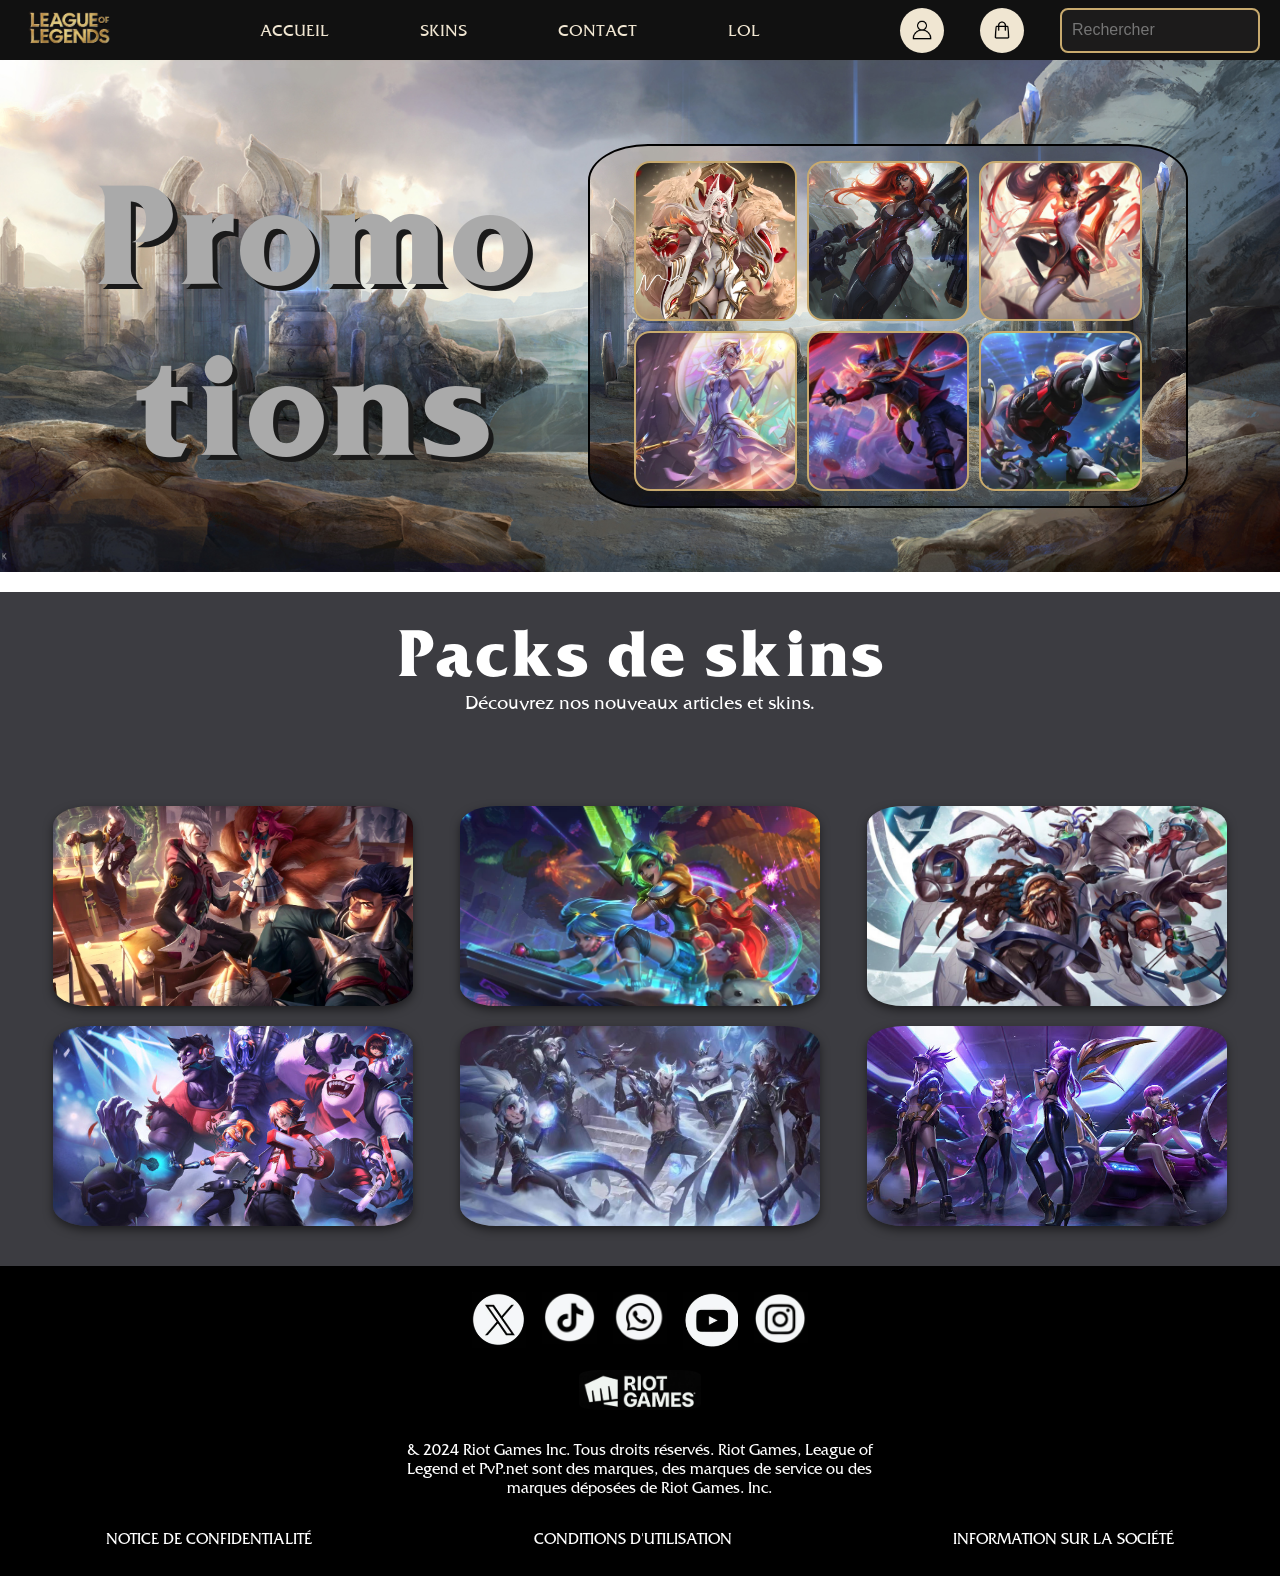
==== index.html @ 52e4b17f "favicon" ====
<!DOCTYPE html>
    <html lang="fr">
    <head>
        <meta charset="UTF-8">
        <meta name="viewport" content="width=device-width, initial-scale=1.0">
        <title>Skins LOL</title>
        <link rel="stylesheet" href="style.css">
        <link rel="icon" href="/image/favicon.png" type="image/x-icon">

    </head>

    <body class="container">
        <header>
            <a href="#"><img src="image/League-of-Legends-Logo.png" class="logo"></a>
            <div class="navbar">
                <ul>
                    <li><a href="/index.html">Accueil</a></li>
                    <li><a href="#">Skins</a>
                        <ul>
                            <a href="#"><li>Boutique</li></a>
                            <a href="#"><li>Saisons</li></a>
                            <a href="#"><li>Promotions</li></a>
                        </ul>
                    </li>
                    <li><a href="#">Contact</a>
                        <ul>
                            <a href="#"><li>Nous Contacter</li></a>
                            <a href="#"><li>Support Technique</li></a>
                            <a href="#"><li>FAQ</li></a>
                            <a href="#"><li>Partenariats</li></a>
                        </ul>
                    </li>
                    <a href="https://www.leagueoflegends.com/fr-fr/"><li>LOL</li></a>
                </ul>
                <div class="rightnav">
                        <div class="icolog"><input class="clklog" type="image" src="/image/connexion.png" alt="icone connexion" width="20px"></image>
                        <fieldset id="F2">
                            <div>
                                <label for="email">Adresse e-mail</label>
                                <input type="email" name="e_mail" id="email" placeholder="mnt.g@univ-nantes.fr" required>
                            </div>
                            <div>
                                <label for="mdp">Mot de passe</label>
                                <input type="password" name="mdp" id="mdp" placeholder="Password" required>
                            </div><br>
                            <div class="button">
                                <input id="sc" type="submit" value="Se connecter">
                                <p>ou</p>
                                <a href="/inscrpage.html"><input id="cc" type="submit" value="Créer un compte"></a>
                            </div>
                        </fieldset>
                        </div>
                        <div class="icobuy"><input class="clkbuy" type="image" src="/image/sac-de-courses.png" alt="icone panier" width="20px">
                        <div class="panier">
                            <h3>Panier</h3>
                            <ul>
                                <li> Skin Arhi</li>
                                <li>2000RP</li>
                            </ul>

                        </div>
                        </div>
                        <input type="text" class="search" placeholder="Rechercher">
                        
                    </div>
                    
                </div>
                
            </div>
        </header>


        <div class="promo">
            <h1>
                <span>Promo</span>
                <span>tions</span>
            </h1>
            <div class="grid">
                <div class="case" style="background-image: url(/image/Promo/ahri.png)">
                    <p>Ahri Faker</p>
                    <p> ̶5̶0̶0̶0̶ ̶R̶P̶</p>
                    <p>2000 RP</p>
                    <button class="buy-button">Acheter</button>
                </div>
                <div class="case" style="background-image: url(/image/Promo/mf.jpg)">
                    <p>MF Goddess</p>
                    <p> ̶2̶5̶0̶0̶ ̶R̶P̶</p>
                    <p>1500 RP</p>
                    <button class="buy-button">Acheter</button>
                </div>
                <div class="case" style="background-image: url(/image/Promo/sivir.jpg)">
                    <p>Sivir Odyssée</p>
                    <p> ̶1̶3̶5̶0̶ ̶R̶P̶</p>
                    <p>1350 RP</p>
                    <button class="buy-button">Acheter</button>
                </div>
                <div class="case" style="background-image: url(/image/Promo/Lux.webp)">
                    <p>Lux Elementalist</p>
                    <p> ̶1̶0̶0̶0̶ ̶R̶P̶</p>
                    <p>2000 RP</p>
                    <button class="buy-button">Acheter</button>
                </div>
                <div class="case" style="background-image: url(/image/Promo/Aphelios.webp)">
                    <p>Aphélios Lunaire</p>
                    <p> ̶2̶4̶0̶0̶ ̶R̶P̶</p>
                    <p>1750 RP</p>
                    <button class="buy-button">Acheter</button>
                </div>
                <div class="case" style="background-image: url(/image/Promo/Blitzcrank.webp)">
                    <p>Projet Blitzcrank</p>
                    <p> ̶1̶3̶5̶0̶ ̶R̶P̶</p>
                    <p>500 RP</p>
                    <button class="buy-button">Acheter</button>
                </div>
            </div>
        </div>
        
        
        <div class="boutique">
            <h1>Packs de skins</h2>
            <p>Découvrez nos nouveaux articles et skins.</p><br><br><br><br>
            <div class="gridboutique">
                <div class="box" style="background-image: url(/image/Packs/Academy.webp)">
                    <p>Académie</p>
                    <p> ̶1̶0̶ ̶0̶0̶0̶ ̶R̶P̶</p>
                    <p>7500 RP</p>
                    <button class="buy-button">Acheter</button>
                </div>
                <div class="box" style="background-image: url(/image/Packs/Arcade.webp)">
                    <p>Arcade</p>
                    <p>5̶7̶0̶0̶ ̶R̶P̶</p>
                    <p>3000 RP</p>
                    <button class="buy-button">Acheter</button>
                </div>
                <div class="box" style="background-image: url(/image/Packs/Samsung.jpg)">
                    <p>Samsung White</p>
                    <p> ̶4̶5̶0̶0̶ ̶R̶P̶</p>
                    <p>2000 RP</p>
                    <button class="buy-button">Acheter</button>
                </div>
                <div class="box" style="background-image: url(/image/Packs/TPA.jpg)">    
                    <p>TPA</p>
                    <p> ̶7̶0̶0̶0̶ ̶R̶P̶</p>
                    <p>4500 RP</p>
                    <button class="buy-button">Acheter</button>
                </div>
                <div class="box" style="background-image: url(/image/Packs/edg.jpg)">    
                    <p>EDG</p>
                    <p> ̶9̶0̶0̶0̶ ̶R̶P̶</p>
                    <p>5500 RP</p>
                    <button class="buy-button">Acheter</button>
                </div>
                <div class="box" style="background-image: url(/image/Packs/kda.jpg)">    
                    <p>KDA</p>
                    <p> ̶1̶1̶ ̶0̶0̶0̶ ̶R̶P̶</p>
                    <p>8500 RP</p>
                    <button class="buy-button">Acheter</button>
                </div>   
            </div>

        </div>
        
        <div class="mentions">
            <div class="reseaux">
                <img src="image/Mentions/X.png">
                <img src="image/Mentions/tiktok.png">
                <img src="image/Mentions/messenger.png">
                <img src="image/Mentions/youtube.png">
                <img src="image/Mentions/instagram.png">
            </div>
            <div class="logo">
                <img src="image/Mentions/riot.png">
            </div>
            <div class="légale">
                <p>& 2024 Riot Games Inc. Tous droits réservés. Riot Games, League of Legend et PvP.net sont des marques, des marques de service ou des marques déposées de Riot Games. Inc.</p>
            </div>
            <div class="supplémentaire">
            <a href="#"><p>NOTICE DE CONFIDENTIALITÉ</p></a>
            <a href="#"><p>CONDITIONS D'UTILISATION</p></a>
            <a href="#"><p>INFORMATION SUR LA SOCIÉTÉ</p></a>
            </div>
    </div>
        









    </body>
    </html>
---- style.css ----
@font-face {
    font-family: "QuadrataR";
    src:
      local("Quadrata"),
      url("/font/Friz\ Quadrata\ Regular.ttf") format("truetype");
      
  }
  @font-face {
    font-family: "QuadrataM";
    src:
      local("Quadrata"),
      url("/font/Friz\ Quadrata\ Std\ Medium.otf") format("opentype");
  }
  @font-face {
    font-family: "QuadrataB";
    src:
      local("Quadrata"),
      url("/font/Friz\ Quadrata\ Bold.otf") format("opentype");
      
  }
  @font-face {
    font-family: "QuadrataI";
    src:
      local("Quadrata"),
      url("/font/Friz\ Quadrata\ Italic.ttf") format("truetype");
  }

* {
    padding: 0;
    margin: 0;
    box-sizing: border-box;
    text-decoration: none;
}

body{
    background-color: white;
    font-size: 16px;
    overflow-x: hidden;
}

header {
    display: flex;
    background-color: #111;
    align-items: center;
    padding: 10px 20px;
    width: 100%;
    height: 60px;
    overflow: visible;
}

.logo {
    width: 100px;
}

.navbar {
    display: flex;
    width: 100%;
    justify-content: center;
    align-items: center;
    z-index: 5;
    /*margin-right: 12%;*/
}

.navbar ul {
    list-style-type: none;
    display: flex;
    margin: 0 10%;
    padding: 0;
    justify-content: space-around;
    gap: 40px;
    width: 50%;
}

.navbar ul li {
    position: relative;
    padding: 10px 20px;
}

.navbar ul li ul {
    position: absolute;
    display: none;
    flex-direction: column;
    width: 200px;
    top: 40px;
    background-color: #3C3C41;
    gap: 5px;
    padding: 10px;
    border-radius: 5%;
    z-index: 15;
}

.navbar ul li:hover ul {
    display: flex;
}

.navbar ul li:hover {
    background-color: #555;
    border-radius: 10%;
    color: #8f8847;
}

li {
    padding: 10px;
    font-family: "QuadrataR";
    color: #F0E6D2;
    text-transform: uppercase;
}
li a{
    text-decoration: none;
    color: #F0E6D2;
}
.promo h1 {
    display: flex;
    flex-wrap: wrap; 
    font-family: "QuadrataB";
    color: rgb(170, 170, 170);
    font-size: 130px;
    flex-direction: column;
    text-shadow: 5px 5px #1a1a1a;
}

.promo h1 span {
    display: block; 
    text-align: center;
}

.promo {
    position: relative; 
    width: 100%; 
    height: auto; 
    display: flex;
    flex-direction: row; 
    justify-content: space-around;
    align-items: center; 
    background-image: url("image/d6qxtx9-a4e6dd28-1906-4b2d-bf96-e218a1c05010.jpg");
    background-size: cover;
    background-position: center;
    flex-wrap: wrap;
    padding: 5%;
}

.grid {
    display: flex;
    flex-wrap: wrap; 
    justify-content: center; 
    width: 80%; 
    max-width: 600px; 
    height: auto; 
    background: inherit;
    border: 2px solid black;
    padding: 10px; 
    border-radius: 10%;
    box-sizing: border-box;
    margin-top: 20px; 
}


.grid .case {
    flex: 0 1 calc(30% - 10px); 
    background-size: cover;
    background-position: center;
    width: 120px;
    height: 160px; 
    margin: 5px; 
    border-radius: 10%;
    border: 2px solid #c8aa6e;
    display: flex;
    flex-direction: column;
    justify-content: start;
    align-items: center;
    color: black;
    padding: 5px; 
    transition: transform 0.3s ease;
    position: relative;
    font-size: 14px; 
    font-family: "QuadrataB";
    text-align: center;
}

.grid .case p {
    z-index: 1;
    margin: 0; 
    font-size: 16px;
    display: none; 
    opacity: 1; 
    transition: opacity 0.3s ease;
}

@media screen and (max-width: 768px) {
    .grid .case p {
        font-size: 12px;
    }
}


.grid .case:hover p {
    display: block; 
    opacity: 1; 
}

.grid .case:hover {
    transform: scale(1.05); 
}



.boutique {
    background-color: #3C3C41; 
    color: white; 
    padding: 20px;
    text-align: center;
    width: 100%; 
    margin-top: 20px; 
    height: auto;
}
.boutique h1 {
    font-family: "QuadrataB";
    font-size: 60px;
}
.boutique p {
    font-family: "QuadrataR"; 
    font-size: 18px; 
}
.gridboutique {
    display: flex;
    flex-wrap: wrap;
    justify-content: space-around;
    gap: 20px; 
    padding: 20px; 
}
.gridboutique .box {
    background-size: cover;
    background-position: center;
    width: 30%; 
    height: 200px; 
    border-radius: 10%; 
    display: flex;
    align-items: center;
    justify-content: start;
    position: relative; 
    overflow: hidden; 
    transition: transform 0.3s ease; 
    box-shadow: 0 4px 10px rgba(0, 0, 0, 0.5); 
    flex-direction: column;
}
.gridboutique .box:hover {
    transform: scale(1.05); 
}
.gridboutique .box::before {
    content: ""; 
    position: absolute;
    top: 0;
    left: 0;
    width: 100%;
    height: 100%;
    background: inherit; 
    filter: blur(4px); 
    z-index: 1; 
    opacity: 0; 
    transition: opacity 0.3s ease; 
}
.gridboutique .box:hover::before {
    opacity: 1; 
}
.gridboutique .box p {
    position: relative; 
    z-index: 2; 
    margin: 0;
    color: white; 
    font-family: "QuadrataR"; 
    font-size: 18px; 
    text-align: center; 
    display: none;
    font-size: 25px;
}
.grid .case::before {
    content: ""; 
    position: absolute;
    top: 0;
    left: 0;
    width: 100%;
    height: 100%;
    background: inherit; 
    filter: blur(4px); 
    z-index: 1; 
    opacity: 0; 
    transition: opacity 0.3s ease; 
}
.grid .case:hover::before {
    opacity: 1;
}
.buy-button {
    font-family: 'Marcellus SC', serif;
    font-size: 15px;
    font-weight: bold;
    letter-spacing: 1px;
    padding: 5px 15px; 
    background: #1e2328;
    color: #cdbe91;
    box-shadow: inset 0 0 2px #000000;
    border-image: linear-gradient(to bottom, #c8aa6d, #7a5c29);
    border-image-slice: 1;
    border-width: 2px;
    border-style: solid;
    border-radius: 5px;
    margin-top: 10px;
    cursor: pointer;
    transition: 0.1s;
    opacity: 0; 
    visibility: hidden; 
    position: absolute; 
    bottom: 10px; 
    left: 50%;
    transform: translateX(-50%); 
    z-index: 2; 
}

.grid .case:hover .buy-button {
    opacity: 1; 
    visibility: visible; 
}

.gridboutique .box:hover .buy-button {
    opacity: 1; 
    visibility: visible; 
}

.gridboutique .box:hover p {
    opacity: 1; 
    display: block; 
}


@media screen and (max-width: 768px) {
    .gridboutique .box {
        width: 45%; 
    }
}

@media screen and (max-width: 1024px) {
    .promo h1 {
        font-size: 100px; 
    }
    .grid {
        width: 60%; 
    }
    .grid .case {
        width: 120px;
        height: 160px;
    }
}

@media screen and (max-width: 768px) {
    .promo h1 {
        font-size: 80px; 
    }
    .grid {
        width: 80%; 
    }
    .grid .case {
        width: 150px;
        height: 150px;
    }
}

@media screen and (max-width: 480px) {
    header {
        flex-direction: column; 
        height: auto;
    }
    .navbar ul {
        flex-direction: column; 
    }
    .promo h1 {
        font-size: 60px; 
    }
    .grid {
        width: 100%; 
    }
    .grid .case {
        width: 100px;
        height: 100px; 
    }
    .gridboutique .box {
        width: 80%;
        height: 150px;
    }
}

@media screen and (max-width: 1000px) {
    .navbar ul {    
        display: none; 

    }
    /*.navbar ico{
        display block-size: ;
    }*/
}

.mentions {
    background-color: black;
    width: 100%;
    height: 100%;
    display: flex;
    flex-direction: column;
    align-items: center;
    gap: 20px;
    padding: 2%;
    font-family: "QuadrataM";
}

.mentions .reseaux {
    display: flex;
    gap: 3%;
    justify-content: center;
    
}

.mentions .reseaux img {
    width: 10%;
    height: 2%;
}

.mentions  img {
    width: 10%;
    height: 2%;
    cursor: pointer;
}


.mentions .logo img {
    width: 10%;    
    height: 100%;
    border-radius: 15%;
}

.mentions .logo {
    display: flex;
    justify-content: center;
    width: 100%;
    height: 100%;
}

.mentions .légale {
   color: white;
   display: flex;
   justify-content: center;
   flex-wrap: wrap;
   padding: 1%;
   width: 40%;
   text-align: center;
   
}

.mentions .supplémentaire {
    display: flex;
    flex-direction: row;
    justify-content: space-around;
    gap: 5%;
    width: 100%;
}

.mentions .supplémentaire p {
    color: white;
}


/*
--------------------------------------------------
-----------------RIGHT NAVBAR---------------------
--------------------------------------------------
*/
div.rightnav{
    display: flex;
    min-width: 360px;
    gap: 10%;
    justify-content:space-between;
    margin: 0 auto;
    position: relative;
}
.icolog{
    width: 45px;
    height: 45px;
    border: 0;
    padding: 12px; 
    background-color: #F0E6D2;
    border-radius: 100% ;
    
}
.icolog:hover{
    background-color: #0397AB;
}
.clklog:focus ~ fieldset#F2{
    display: block;
}
.icobuy{
    width: 45px;
    height: 45px;
    border:0;
    padding: 12px; 
    background-color: #F0E6D2;
    border-radius: 100% ;
    position: relative;
}
.icobuy:hover{
    background-color: #0397AB;
  }
.icobuy:hover, .clkbuy:focus ~ .panier{
    display: block;
}
.search {
    width: 200px;
    padding: 10px;
    font-size: 16px;
    border: 2px solid #c8aa6e;
    border-radius: 8px;
    background-color: #1c1b1b;
    color: #fff;
    outline: none;
    transition: all 0.3s ease;
    /*margin-left: 10px;
    position: absolute;
    right: 20px;*/
}

.search:focus {
    border-color: #383838;
    box-shadow: 0 0 10px #ffc21b;
}

/*-----------------LOGIN--------------------*/
fieldset#F2{
    display: none;
    position: absolute;
    width: 400px;
    padding: 15px;
    font-family: "QuadrataM";
    background-color: white;
    border: 0;
    /*border-top:15px solid #0397AB;*/
    border-radius: 20px;
    box-shadow: 5px 5px 5px #091428;
    font-size: 20px;
    text-align: center;
    color: #091428;
    top: 52.5px;
    right: 1%;
}
#sc{
    background-color:#005A82 ;
    border: 0;
    border-radius: 10px;
    font-size: 17px;
    padding: 5px 30px;
    color: white;
    font-family: "QuadrataM";
    /*box-shadow: 4px 4px 7px black;*/
    box-shadow: 0px 0px 2px #005A82;
}
#cc{
    background-color:#785A28;
    border: 0;
    border-radius: 10px;
    font-size: 17px;
    padding: 5px 30px;
    color: white;
    font-family: "QuadrataM";
    /*box-shadow: 4px 4px 7px black;*/
    box-shadow: 0px 0px 2px #785A28;
}
#sc:hover{
    background-color: #0397AB;
}
#cc:hover{
    background-color: #C89B3C;
}
/*-----------------PANIER--------------------*/
.panier{
    display: none;
    position: absolute;
    min-width: 300px;
    max-width: 365px;
    height: 90%;
    font-family: "QuadrataM";
    background-color: white;
    border: 15px white solid;
    border-radius: 20px;
    box-shadow: 5px 5px 5px #091428;
    font-size: 20px;
    text-align: center;
    color: #091428;
    /*right: 0%;*/
    top : 45px;
}
h3{
    text-align: center;
    text-transform: uppercase;
    font-family: "QuadrataM";
    font-weight: bold;
    font-size: 40px;
    color: #091428;
    border-bottom: 2px solid #0397AB;
}
/*
--------------------------------------------------
-----------------INSCR PAGE---------------------
--------------------------------------------------
*/
body.inscrpage{
    background-image: url(/image/lol_desktop_background_2x.jpg);
    background-size: cover;
}

h2{
    margin: 20px 0;
    text-align: center;
    text-shadow: 5px 5px 5px black;
    text-transform: uppercase;
    font-family: "QuadrataM";
    font-weight: bold;
    font-size: 40px;
    color: white;
}
fieldset#F1{
    width: 20%;
    margin: 0 auto;
    padding: 0 60px;
    background-color: white;
    border: 30px white solid;
    border-radius: 30px;
    box-shadow: 5px 5px 10px black;
    /*text-align: left;*/
    text-align: center;
    font-family: "QuadrataM";
    font-size: 20px;
    color: #091428;
}
.submit{
    background-color:#005A82 ;
    border-radius: 10px;
    font-size: 20px;
    padding: 5px 30px;
    color: white;
    font-family: "QuadrataM";
    border: 0;
    /*box-shadow: 4px 4px 7px black;*/
    box-shadow: 0px 0px 2px #005A82;
}
.submit:hover{
    background-color:#0397AB ;
}
fieldset#F1 input:not(.submit){
    border: none;
    border-bottom: #785A28 solid 1px;
    width: 170px;
    margin-bottom: 15px;
    /*text-align: center;*/
    text-align: left;
   
}
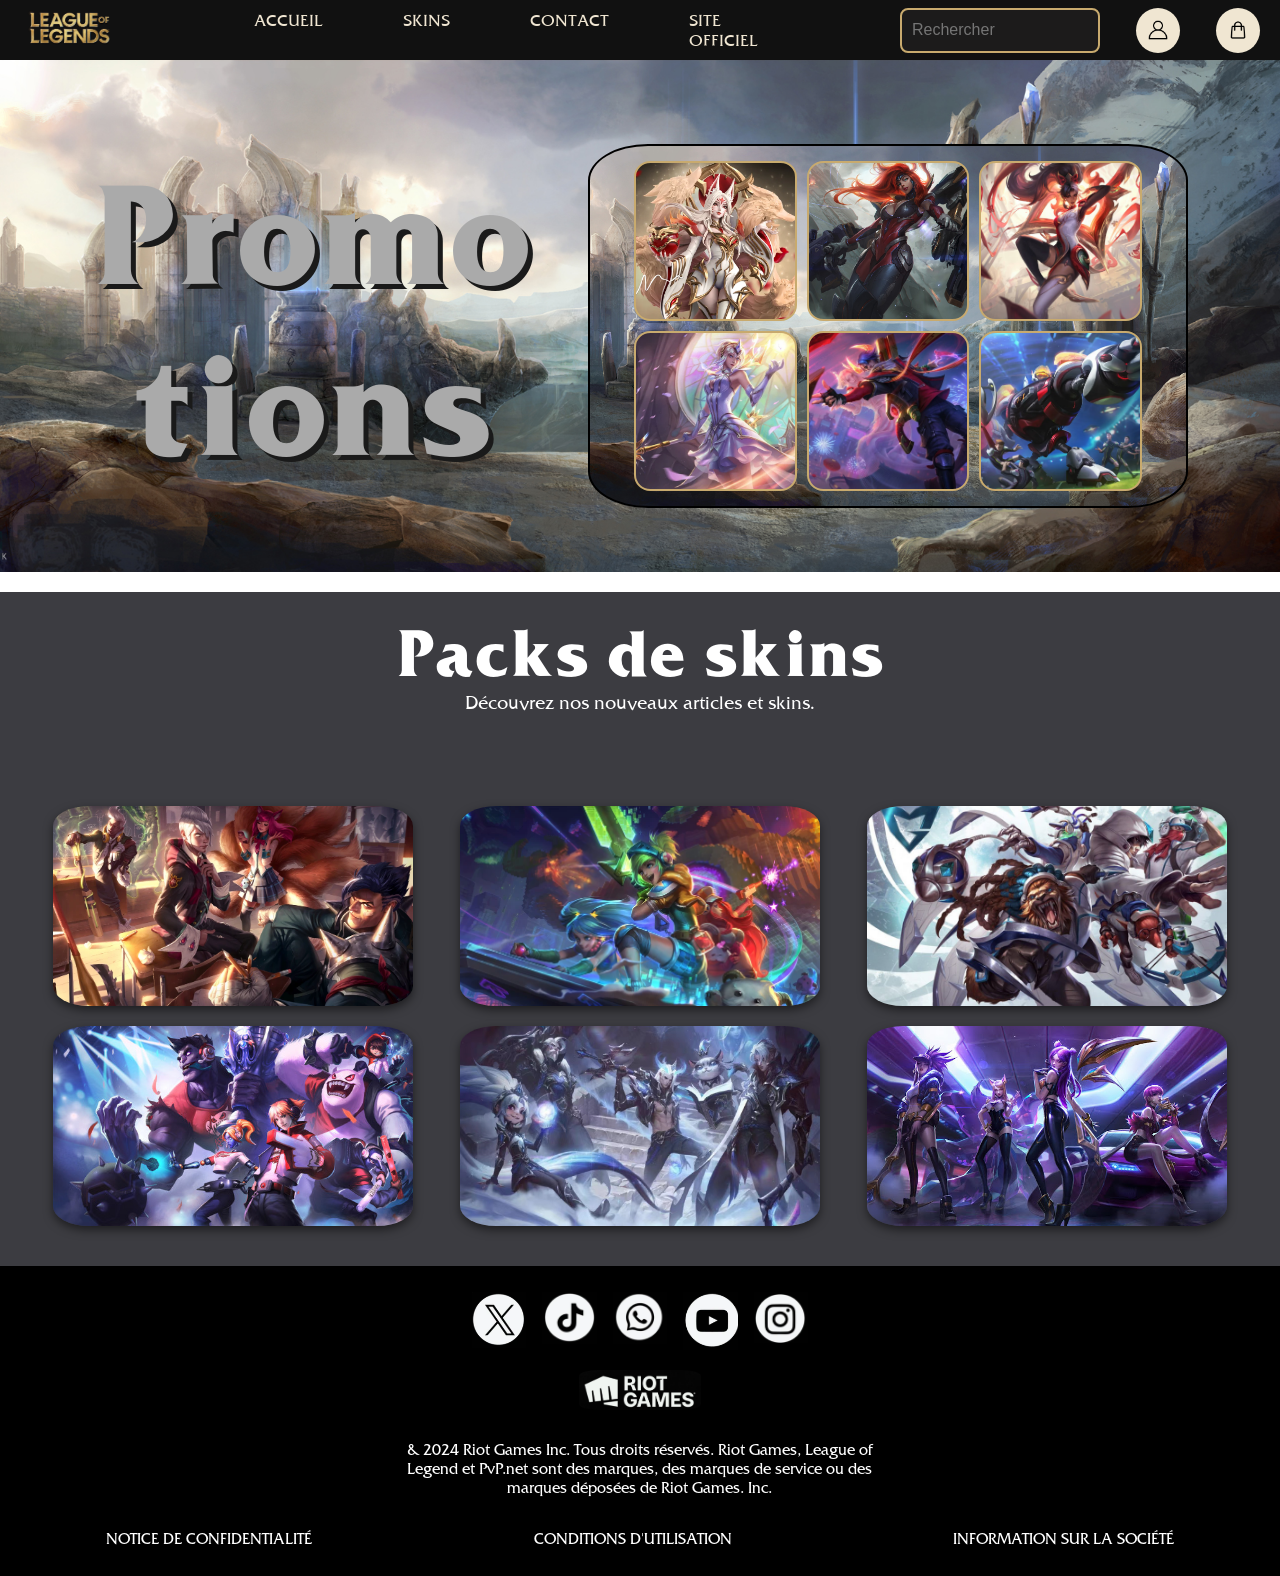
==== commit fd6c5ff0: "123" ====
--- a/index.html
+++ b/index.html
@@ -11,8 +11,33 @@
 
     <body class="container">
         <header>
-            <a href="#"><img src="image/League-of-Legends-Logo.png" class="logo"></a>
+            <a href="/index.html"><img src="image/League-of-Legends-Logo.png" class="logo"></a>
             <div class="navbar">
+                <div class="icomenu"><input type="image" src="/image/menu.png" alt="menu" width="18px"></image>
+                <div class="menu">
+                    <ul>
+                        <li><a href="/index.html">Accueil</a></li>
+                        <li><a href="#">Skins</a>
+                            <ul>
+                                <li>Boutique</li>
+                                <li>Saisons</li>
+                                <li>Promotions</li>
+                            </ul>
+                        </li>
+                        <li><a href="#">Contact</a>
+                            <ul>
+                                <li>Nous Contacter</li>
+                                <li>Support Technique</li>
+                                <li>FAQ</li>
+                                <li>Partenariats</li>
+                            </ul>
+                        </li>
+                        <a href="https://www.leagueoflegends.com/fr-fr/"><li>Site Officiel</li></a>
+                    </ul>
+
+                </div>
+
+            </div>
                 <ul>
                     <li><a href="/index.html">Accueil</a></li>
                     <li><a href="#">Skins</a>
@@ -30,9 +55,11 @@
                             <a href="#"><li>Partenariats</li></a>
                         </ul>
                     </li>
-                    <a href="https://www.leagueoflegends.com/fr-fr/"><li>LOL</li></a>
+                    <a href="https://www.leagueoflegends.com/fr-fr/"><li>Site Officiel</li></a>
                 </ul>
+                
                 <div class="rightnav">
+                    <input type="text" class="search" placeholder="Rechercher">
                         <div class="icolog"><input class="clklog" type="image" src="/image/connexion.png" alt="icone connexion" width="20px"></image>
                         <fieldset id="F2">
                             <div>
@@ -53,14 +80,28 @@
                         <div class="icobuy"><input class="clkbuy" type="image" src="/image/sac-de-courses.png" alt="icone panier" width="20px">
                         <div class="panier">
                             <h3>Panier</h3>
-                            <ul>
-                                <li> Skin Arhi</li>
+                            <ol>
+                                <li>Pack Arcade</li>
+                                <li>3000RP</li>
+                                <span><img class="del" src="/image/delete.png" alt="delete"></span>
+                            </ol>
+                            <ol>
+                                <li>Arhi Faker</li>
                                 <li>2000RP</li>
-                            </ul>
+                                <span><img class="del" src="/image/delete.png" alt="delete"></span>
+                            </ol>
+                            <ol>
+                                <li>Projet Blitzcrank</li>
+                                <li>500RP</li>
+                                <span><img class="del" src="/image/delete.png" alt="delete"></span>
+                            </ol>
+                            
+                            <br><br><br><br><br><br><br><br><br>
+                            <a href=""><input id="buy" type="submit" value="Proceder au paiement"></a>
 
                         </div>
                         </div>
-                        <input type="text" class="search" placeholder="Rechercher">
+                        
                         
                     </div>
                     
--- a/style.css
+++ b/style.css
@@ -61,7 +61,7 @@
     /*margin-right: 12%;*/
 }
 
-.navbar ul {
+.navbar ul{
     list-style-type: none;
     display: flex;
     margin: 0 10%;
@@ -71,12 +71,12 @@
     width: 50%;
 }
 
-.navbar ul li {
+.navbar ul li{
     position: relative;
     padding: 10px 20px;
 }
 
-.navbar ul li ul {
+.navbar ul li ul{
     position: absolute;
     display: none;
     flex-direction: column;
@@ -85,21 +85,20 @@
     background-color: #3C3C41;
     gap: 5px;
     padding: 10px;
-    border-radius: 5%;
+    border-radius: 10px;
     z-index: 15;
 }
 
-.navbar ul li:hover ul {
-    display: flex;
-}
-
-.navbar ul li:hover {
+.navbar ul li:hover ul{
+    display: flex;
+}
+
+.navbar ul li:hover{
     background-color: #555;
-    border-radius: 10%;
-    color: #8f8847;
-}
-
-li {
+    border-radius: 10px;
+}
+
+li{
     padding: 10px;
     font-family: "QuadrataR";
     color: #F0E6D2;
@@ -392,9 +391,12 @@
         display: none; 
 
     }
-    /*.navbar ico{
-        display block-size: ;
-    }*/
+    .icomenu{
+        display: block;
+    }
+    .navbar ico{
+        display: block;
+    }
 }
 
 .mentions {
@@ -463,8 +465,77 @@
 .mentions .supplémentaire p {
     color: white;
 }
-
-
+/*
+--------------------------------------------------
+-----------------MENU-----------------------------
+--------------------------------------------------
+*/
+.icomenu{
+    display: none;
+    width: 45px;
+    height: 45px;
+    border: 0;
+    padding: 14px; 
+    background-color: #F0E6D2;
+    border-radius: 100% ;
+}
+
+.icomenu:hover .menu{
+    display: block;
+}
+.menu{
+        display: none;
+        position: absolute;
+        width: 250px;
+        left: 0px;
+        font-family: "QuadrataM";
+        background-color: white;
+        border: 0px white solid;
+        border-radius: 20px;
+        box-shadow: 5px 5px 5px #091428;
+        font-size: 20px;
+        text-align: center;
+        color: #091428;
+        /*right: 0%;*/
+        top : 52px;
+        padding: 0;
+}
+.menu ul {
+    display: flex;
+    width: 100%;
+    /*z-index: 5;*/
+    flex-direction: column;
+    /*margin-right: 12%;*/
+    padding: 20px 0;
+    margin: 0;
+}
+.menu ul li{
+    padding: 10px 0px;
+    color: #555;
+}
+.menu ul li a{
+    padding: 10px 0px;
+    color: #555;
+}
+.menu ul li:hover, .menu ul li:hover a{
+    background-color: #555;
+    border-radius: 0px;
+    color: #F0E6D2;
+}
+
+.menu ul li ul{
+    position: absolute;
+    display: none;
+    flex-direction: column;
+    width: 200px;
+    top: 43px;
+    background-color: white;
+    margin: 0 25px;
+    z-index: 15;
+    color: #F0E6D2;
+    border: 2px solid #555;
+    border-radius: 10px;
+}
 /*
 --------------------------------------------------
 -----------------RIGHT NAVBAR---------------------
@@ -475,8 +546,9 @@
     min-width: 360px;
     gap: 10%;
     justify-content:space-between;
-    margin: 0 auto;
-    position: relative;
+    right: 50px;
+    
+    
 }
 .icolog{
     width: 45px;
@@ -485,12 +557,14 @@
     padding: 12px; 
     background-color: #F0E6D2;
     border-radius: 100% ;
+
     
 }
 .icolog:hover{
     background-color: #0397AB;
 }
-.clklog:focus ~ fieldset#F2{
+.icolog:hover fieldset#F2{
+
     display: block;
 }
 .icobuy{
@@ -500,12 +574,12 @@
     padding: 12px; 
     background-color: #F0E6D2;
     border-radius: 100% ;
-    position: relative;
+    
 }
 .icobuy:hover{
     background-color: #0397AB;
   }
-.icobuy:hover, .clkbuy:focus ~ .panier{
+.icobuy:hover .panier{
     display: block;
 }
 .search {
@@ -543,8 +617,8 @@
     font-size: 20px;
     text-align: center;
     color: #091428;
-    top: 52.5px;
-    right: 1%;
+    top: 52zpx;
+    right: 0px;
 }
 #sc{
     background-color:#005A82 ;
@@ -576,11 +650,11 @@
 }
 /*-----------------PANIER--------------------*/
 .panier{
-    display: none;
+    /**/display: none;
     position: absolute;
-    min-width: 300px;
-    max-width: 365px;
-    height: 90%;
+    width: 300px;
+    right: 0px;
+    height: 600px;
     font-family: "QuadrataM";
     background-color: white;
     border: 15px white solid;
@@ -590,7 +664,8 @@
     text-align: center;
     color: #091428;
     /*right: 0%;*/
-    top : 45px;
+    top : 52px;
+
 }
 h3{
     text-align: center;
@@ -600,6 +675,38 @@
     font-size: 40px;
     color: #091428;
     border-bottom: 2px solid #0397AB;
+}
+.panier input{
+    background-color:#005A82 ;
+    border-radius: 10px;
+    font-size: 20px;
+    padding: 5px 30px;
+    color: white;
+    font-family: "QuadrataM";
+    border: 0;
+    box-shadow: 0px 0px 2px #005A82;
+}
+.panier input:hover{
+    background-color:#0397AB ;
+}
+.panier ol{
+    display: flex;
+    width: 100%;
+    
+}
+.panier ol li{
+    color: #091428;
+    list-style: none;
+    font-size: 15px;
+    
+}
+.del{
+    width: 15px;
+    height: 15px;
+}
+.del:hover{
+    background-color: red;
+    border-radius: 100%;
 }
 /*
 --------------------------------------------------
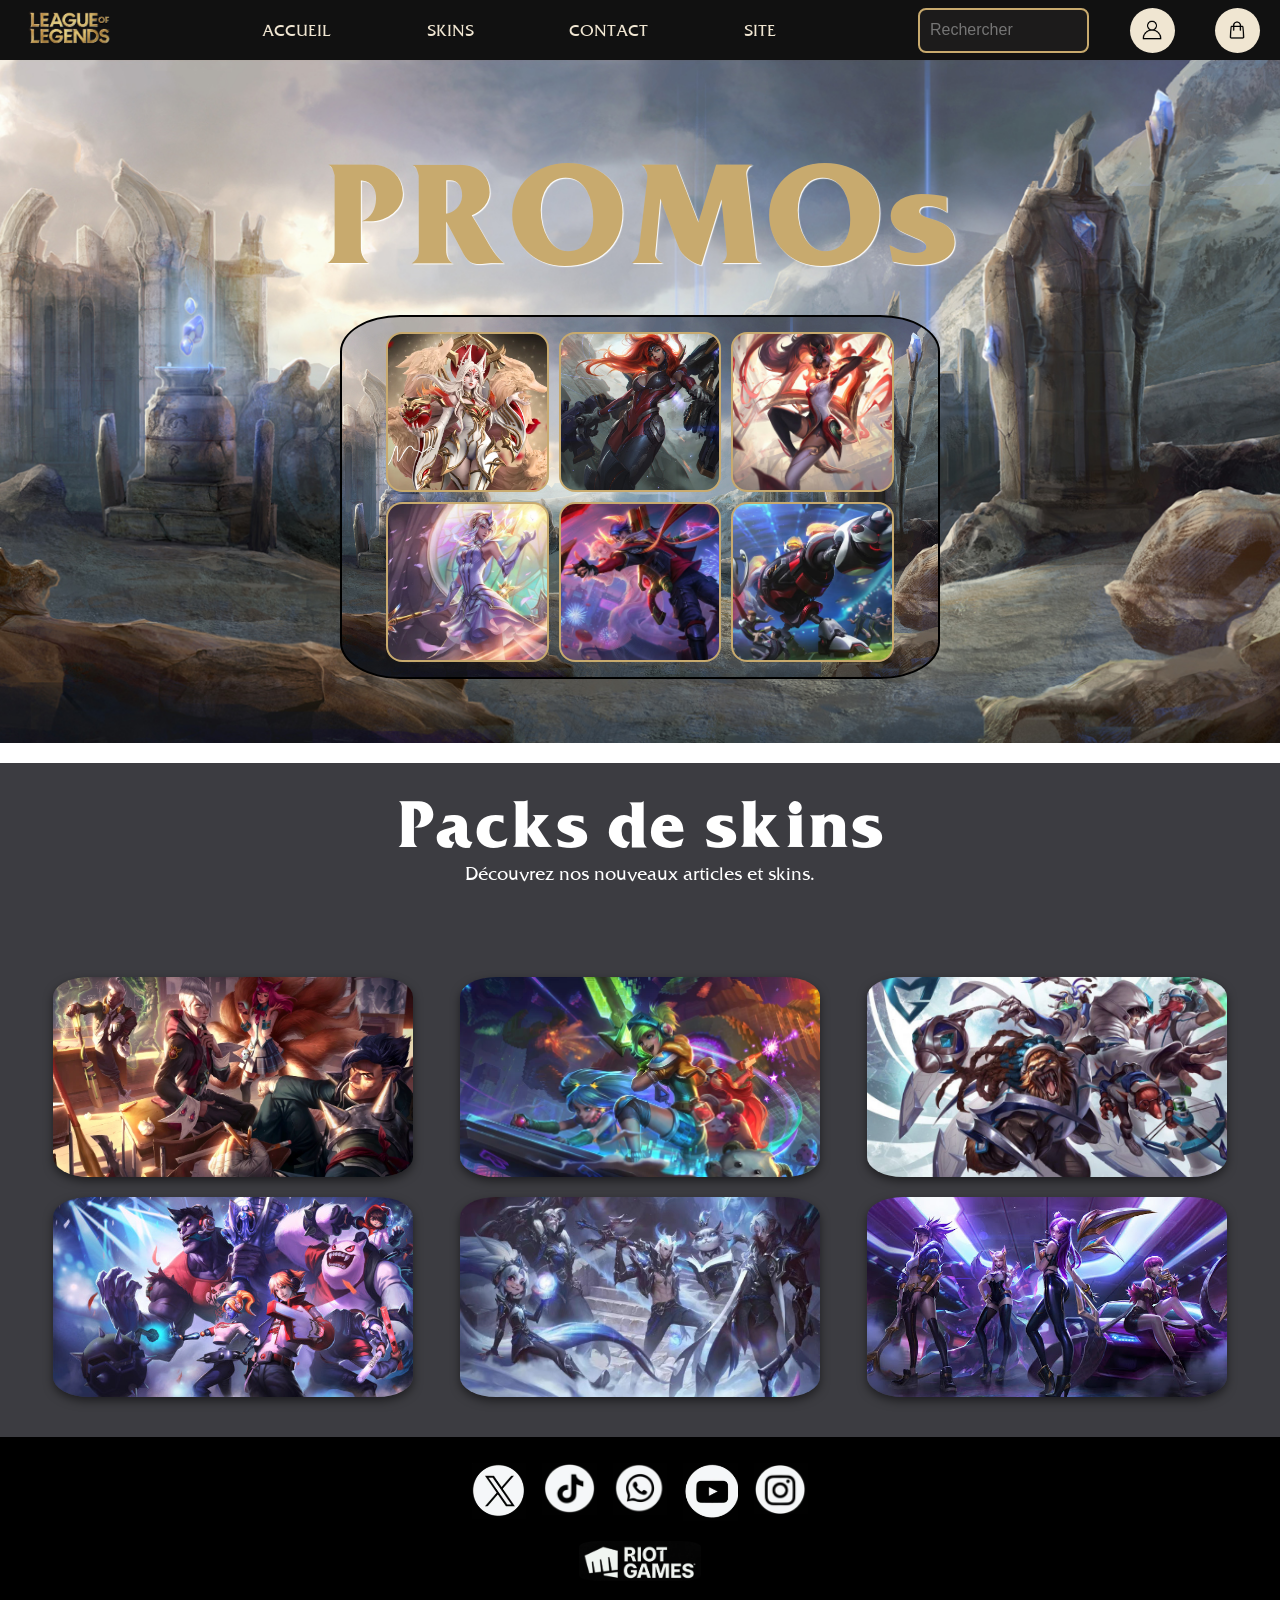
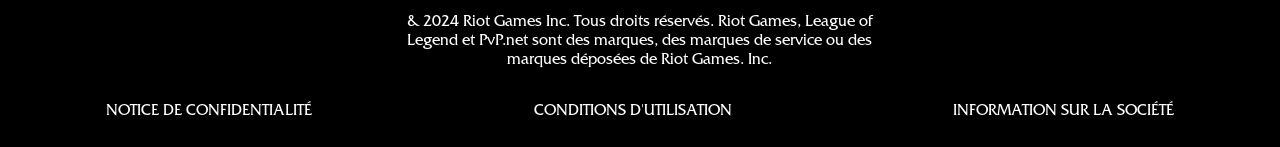
==== commit d2650c1d: "zert" ====
--- a/index.html
+++ b/index.html
@@ -32,7 +32,7 @@
                                 <li>Partenariats</li>
                             </ul>
                         </li>
-                        <a href="https://www.leagueoflegends.com/fr-fr/"><li>Site Officiel</li></a>
+                        <a href="https://www.leagueoflegends.com/fr-fr/"><li>Site</li></a>
                     </ul>
 
                 </div>
@@ -55,7 +55,7 @@
                             <a href="#"><li>Partenariats</li></a>
                         </ul>
                     </li>
-                    <a href="https://www.leagueoflegends.com/fr-fr/"><li>Site Officiel</li></a>
+                    <a href="https://www.leagueoflegends.com/fr-fr/"><li>Site</li></a>
                 </ul>
                 
                 <div class="rightnav">
@@ -113,8 +113,8 @@
 
         <div class="promo">
             <h1>
-                <span>Promo</span>
-                <span>tions</span>
+                <span>PROMOs</span>
+                <!--<span>tions</span>-->
             </h1>
             <div class="grid">
                 <div class="case" style="background-image: url(/image/Promo/ahri.png)">
--- a/style.css
+++ b/style.css
@@ -28,15 +28,23 @@
 * {
     padding: 0;
     margin: 0;
-    box-sizing: border-box;
+    box-sizing: border-box; /*permet d'empecher le débordement des div du au padding*/
     text-decoration: none;
 }
 
 body{
     background-color: white;
-    font-size: 16px;
-    overflow-x: hidden;
-}
+}
+
+
+
+
+
+
+
+
+
+/* Navbar */
 
 header {
     display: flex;
@@ -45,7 +53,6 @@
     padding: 10px 20px;
     width: 100%;
     height: 60px;
-    overflow: visible;
 }
 
 .logo {
@@ -55,9 +62,8 @@
 .navbar {
     display: flex;
     width: 100%;
-    justify-content: center;
     align-items: center;
-    z-index: 5;
+    z-index: 2;
     /*margin-right: 12%;*/
 }
 
@@ -68,7 +74,7 @@
     padding: 0;
     justify-content: space-around;
     gap: 40px;
-    width: 50%;
+    width: 60%;
 }
 
 .navbar ul li{
@@ -86,11 +92,10 @@
     gap: 5px;
     padding: 10px;
     border-radius: 10px;
-    z-index: 15;
 }
 
 .navbar ul li:hover ul{
-    display: flex;
+    display: block;
 }
 
 .navbar ul li:hover{
@@ -104,27 +109,32 @@
     color: #F0E6D2;
     text-transform: uppercase;
 }
-li a{
+
+li a {
     text-decoration: none;
     color: #F0E6D2;
 }
-.promo h1 {
-    display: flex;
-    flex-wrap: wrap; 
+
+
+
+
+
+
+
+
+
+/* Promotions */
+
+
+.promo h1 { 
     font-family: "QuadrataB";
-    color: rgb(170, 170, 170);
+    color:#c8aa6e;
     font-size: 130px;
-    flex-direction: column;
-    text-shadow: 5px 5px #1a1a1a;
-}
-
-.promo h1 span {
-    display: block; 
-    text-align: center;
+    /*text-shadow: 5px 5px #1a1a1a;*/
+    text-shadow: 1px 1px 1px white;
 }
 
 .promo {
-    position: relative; 
     width: 100%; 
     height: auto; 
     display: flex;
@@ -132,7 +142,7 @@
     justify-content: space-around;
     align-items: center; 
     background-image: url("image/d6qxtx9-a4e6dd28-1906-4b2d-bf96-e218a1c05010.jpg");
-    background-size: cover;
+    background-size: cover; /*ajuste la taille de l'image d'arrière-plan tout en maintenant ses proportions d'origine.*/
     background-position: center;
     flex-wrap: wrap;
     padding: 5%;
@@ -142,23 +152,20 @@
     display: flex;
     flex-wrap: wrap; 
     justify-content: center; 
-    width: 80%; 
-    max-width: 600px; 
-    height: auto; 
+    width: 600px;
     background: inherit;
     border: 2px solid black;
     padding: 10px; 
     border-radius: 10%;
-    box-sizing: border-box;
-    margin-top: 20px; 
+    margin-top: 20px
 }
 
 
 .grid .case {
-    flex: 0 1 calc(30% - 10px); 
+    flex: 0 1 calc(30% - 10px); /* la flex ne peux pas grandir, s'adapte à la place disponible. La taille de l'élément est 30% de la largeur de promo moins 10 px */
     background-size: cover;
     background-position: center;
-    width: 120px;
+    
     height: 160px; 
     margin: 5px; 
     border-radius: 10%;
@@ -169,9 +176,8 @@
     align-items: center;
     color: black;
     padding: 5px; 
-    transition: transform 0.3s ease;
-    position: relative;
-    font-size: 14px; 
+    transition: transform 0.3s ease; /* signifie que la transition va commencer lentement, s'accélérer au milieu, puis ralentir vers la fin. */
+    position: relative; /* permet de positionner les cases dans grid*/
     font-family: "QuadrataB";
     text-align: center;
 }
@@ -179,10 +185,34 @@
 .grid .case p {
     z-index: 1;
     margin: 0; 
-    font-size: 16px;
+    font-size: 20px;
     display: none; 
-    opacity: 1; 
     transition: opacity 0.3s ease;
+}
+
+.grid .case::before {
+    content: ""; 
+    position: absolute;
+    top: 0;
+    left: 0; /* centre le filtre */
+    width: 100%;
+    height: 100%;
+    background: inherit; 
+    filter: blur(4px); 
+    z-index: 1; 
+    opacity: 0; 
+    transition: opacity 0.3s ease; 
+}
+.grid .case:hover::before {
+    opacity: 1;
+}
+
+.grid .case:hover p {
+    display: block;
+}
+
+.grid .case:hover {
+    transform: scale(1.05); 
 }
 
 @media screen and (max-width: 768px) {
@@ -192,16 +222,11 @@
 }
 
 
-.grid .case:hover p {
-    display: block; 
-    opacity: 1; 
-}
-
-.grid .case:hover {
-    transform: scale(1.05); 
-}
-
-
+
+
+
+
+/* Packs */
 
 .boutique {
     background-color: #3C3C41; 
@@ -272,22 +297,7 @@
     display: none;
     font-size: 25px;
 }
-.grid .case::before {
-    content: ""; 
-    position: absolute;
-    top: 0;
-    left: 0;
-    width: 100%;
-    height: 100%;
-    background: inherit; 
-    filter: blur(4px); 
-    z-index: 1; 
-    opacity: 0; 
-    transition: opacity 0.3s ease; 
-}
-.grid .case:hover::before {
-    opacity: 1;
-}
+
 .buy-button {
     font-family: 'Marcellus SC', serif;
     font-size: 15px;
@@ -384,17 +394,20 @@
         width: 80%;
         height: 150px;
     }
+    .menu, .panier, fieldset#F2{
+        margin : 63px 0;
+    }
+    .menu ul{
+        width: 100px;
+    }
 }
 
 @media screen and (max-width: 1000px) {
-    .navbar ul {    
+    .navbar ul{    
         display: none; 
 
     }
-    .icomenu{
-        display: block;
-    }
-    .navbar ico{
+    .navbar .icomenu{
         display: block;
     }
 }
@@ -476,6 +489,7 @@
     height: 45px;
     border: 0;
     padding: 14px; 
+    margin: 0 auto 0 0;
     background-color: #F0E6D2;
     border-radius: 100% ;
 }
@@ -528,9 +542,9 @@
     display: none;
     flex-direction: column;
     width: 200px;
-    top: 43px;
+    top: -10px;
     background-color: white;
-    margin: 0 25px;
+    margin: 0 250px;
     z-index: 15;
     color: #F0E6D2;
     border: 2px solid #555;
@@ -543,12 +557,10 @@
 */
 div.rightnav{
     display: flex;
-    min-width: 360px;
+    min-width: 30%;
     gap: 10%;
     justify-content:space-between;
-    right: 50px;
-    
-    
+    right: 50px; 
 }
 .icolog{
     width: 45px;
@@ -583,7 +595,7 @@
     display: block;
 }
 .search {
-    width: 200px;
+    width: 50%;
     padding: 10px;
     font-size: 16px;
     border: 2px solid #c8aa6e;
@@ -617,7 +629,7 @@
     font-size: 20px;
     text-align: center;
     color: #091428;
-    top: 52zpx;
+    top: 52px;
     right: 0px;
 }
 #sc{
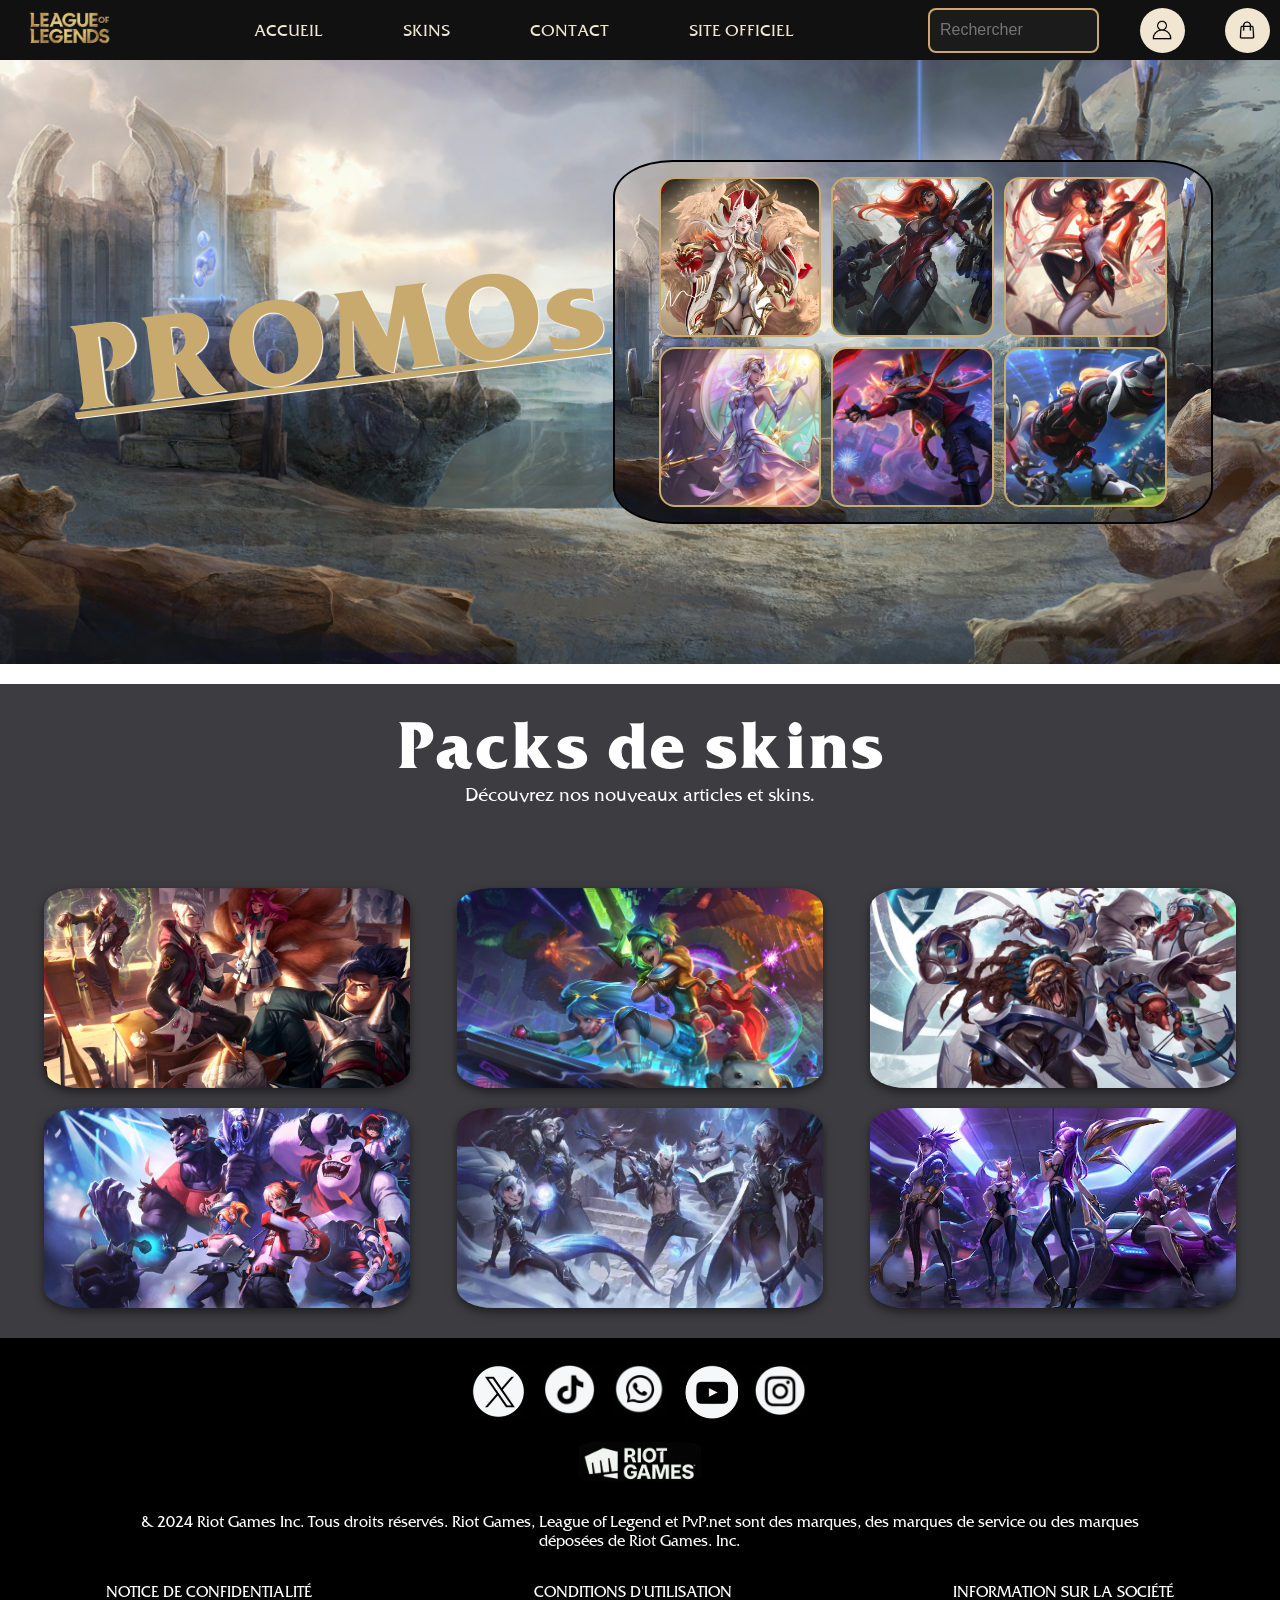
==== commit a240a8f1: "Fin" ====
--- a/index.html
+++ b/index.html
@@ -14,7 +14,7 @@
             <a href="/index.html"><img src="image/League-of-Legends-Logo.png" class="logo"></a>
             <div class="navbar">
                 <div class="icomenu"><input type="image" src="/image/menu.png" alt="menu" width="18px"></image>
-                <div class="menu">
+                    <div class="menu">
                     <ul>
                         <li><a href="/index.html">Accueil</a></li>
                         <li><a href="#">Skins</a>
@@ -32,12 +32,11 @@
                                 <li>Partenariats</li>
                             </ul>
                         </li>
-                        <a href="https://www.leagueoflegends.com/fr-fr/"><li>Site</li></a>
+                        <a href="https://www.leagueoflegends.com/fr-fr/"><li>Site Officiel</li></a>
                     </ul>
 
-                </div>
-
-            </div>
+                    </div>
+                </div>
                 <ul>
                     <li><a href="/index.html">Accueil</a></li>
                     <li><a href="#">Skins</a>
@@ -55,7 +54,7 @@
                             <a href="#"><li>Partenariats</li></a>
                         </ul>
                     </li>
-                    <a href="https://www.leagueoflegends.com/fr-fr/"><li>Site</li></a>
+                    <a href="https://www.leagueoflegends.com/fr-fr/"><li>Site Officiel</li></a>
                 </ul>
                 
                 <div class="rightnav">
@@ -82,21 +81,30 @@
                             <h3>Panier</h3>
                             <ol>
                                 <li>Pack Arcade</li>
-                                <li>3000RP</li>
+                                <li>37 €</li>
                                 <span><img class="del" src="/image/delete.png" alt="delete"></span>
                             </ol>
                             <ol>
                                 <li>Arhi Faker</li>
-                                <li>2000RP</li>
+                                <li>20 €</li>
                                 <span><img class="del" src="/image/delete.png" alt="delete"></span>
                             </ol>
                             <ol>
                                 <li>Projet Blitzcrank</li>
-                                <li>500RP</li>
+                                <li>5 €</li>
+                                <span><img class="del" src="/image/delete.png" alt="delete"></span>
+                            </ol>
+                            <ol>
+                                <li>Sivir Odyssée</li>
+                                <li>7 €</li>
                                 <span><img class="del" src="/image/delete.png" alt="delete"></span>
                             </ol>
                             
-                            <br><br><br><br><br><br><br><br><br>
+                            <br><br><br><br>
+                            <ol class="total">
+                                <li>Total :</li>
+                                <li>69 €</li>
+                            </ol>
                             <a href=""><input id="buy" type="submit" value="Proceder au paiement"></a>
 
                         </div>
@@ -112,45 +120,42 @@
 
 
         <div class="promo">
-            <h1>
-                <span>PROMOs</span>
-                <!--<span>tions</span>-->
-            </h1>
+            <h1 class="titleprom">PROMOs</h1>
             <div class="grid">
                 <div class="case" style="background-image: url(/image/Promo/ahri.png)">
                     <p>Ahri Faker</p>
-                    <p> ̶5̶0̶0̶0̶ ̶R̶P̶</p>
-                    <p>2000 RP</p>
+                    <p> ̶3̶0̶ ̶€̶</p>
+                    <p>20 €</p>
                     <button class="buy-button">Acheter</button>
                 </div>
                 <div class="case" style="background-image: url(/image/Promo/mf.jpg)">
                     <p>MF Goddess</p>
-                    <p> ̶2̶5̶0̶0̶ ̶R̶P̶</p>
-                    <p>1500 RP</p>
+                    <p> ̶1̶7̶ ̶€̶</p>
+                    <p>10 €</p>
                     <button class="buy-button">Acheter</button>
                 </div>
                 <div class="case" style="background-image: url(/image/Promo/sivir.jpg)">
                     <p>Sivir Odyssée</p>
-                    <p> ̶1̶3̶5̶0̶ ̶R̶P̶</p>
-                    <p>1350 RP</p>
+                    <p> ̶1̶0̶ ̶€̶</p>
+                    <p>7 €</p>
                     <button class="buy-button">Acheter</button>
                 </div>
                 <div class="case" style="background-image: url(/image/Promo/Lux.webp)">
                     <p>Lux Elementalist</p>
-                    <p> ̶1̶0̶0̶0̶ ̶R̶P̶</p>
-                    <p>2000 RP</p>
+                    <p> ̶2̶2̶ ̶€̶</p>
+                    <p>15 €</p>
                     <button class="buy-button">Acheter</button>
                 </div>
                 <div class="case" style="background-image: url(/image/Promo/Aphelios.webp)">
                     <p>Aphélios Lunaire</p>
-                    <p> ̶2̶4̶0̶0̶ ̶R̶P̶</p>
-                    <p>1750 RP</p>
+                    <p> ̶2̶0̶ ̶€̶</p>
+                    <p>12 €</p>
                     <button class="buy-button">Acheter</button>
                 </div>
                 <div class="case" style="background-image: url(/image/Promo/Blitzcrank.webp)">
                     <p>Projet Blitzcrank</p>
-                    <p> ̶1̶3̶5̶0̶ ̶R̶P̶</p>
-                    <p>500 RP</p>
+                    <p> ̶8̶ ̶€̶</p>
+                    <p>5 €</p>
                     <button class="buy-button">Acheter</button>
                 </div>
             </div>
@@ -158,43 +163,37 @@
         
         
         <div class="boutique">
-            <h1>Packs de skins</h2>
+            <h1>Packs de skins</h1>
             <p>Découvrez nos nouveaux articles et skins.</p><br><br><br><br>
             <div class="gridboutique">
                 <div class="box" style="background-image: url(/image/Packs/Academy.webp)">
                     <p>Académie</p>
-                    <p> ̶1̶0̶ ̶0̶0̶0̶ ̶R̶P̶</p>
-                    <p>7500 RP</p>
+                    <p>54 €</p>
                     <button class="buy-button">Acheter</button>
                 </div>
                 <div class="box" style="background-image: url(/image/Packs/Arcade.webp)">
                     <p>Arcade</p>
-                    <p>5̶7̶0̶0̶ ̶R̶P̶</p>
-                    <p>3000 RP</p>
+                    <p>37 €</p>
                     <button class="buy-button">Acheter</button>
                 </div>
                 <div class="box" style="background-image: url(/image/Packs/Samsung.jpg)">
                     <p>Samsung White</p>
-                    <p> ̶4̶5̶0̶0̶ ̶R̶P̶</p>
-                    <p>2000 RP</p>
+                    <p>20 €</p>
                     <button class="buy-button">Acheter</button>
                 </div>
                 <div class="box" style="background-image: url(/image/Packs/TPA.jpg)">    
                     <p>TPA</p>
-                    <p> ̶7̶0̶0̶0̶ ̶R̶P̶</p>
-                    <p>4500 RP</p>
+                    <p>42 €</p>
                     <button class="buy-button">Acheter</button>
                 </div>
                 <div class="box" style="background-image: url(/image/Packs/edg.jpg)">    
                     <p>EDG</p>
-                    <p> ̶9̶0̶0̶0̶ ̶R̶P̶</p>
-                    <p>5500 RP</p>
+                    <p>51 €</p>
                     <button class="buy-button">Acheter</button>
                 </div>
                 <div class="box" style="background-image: url(/image/Packs/kda.jpg)">    
                     <p>KDA</p>
-                    <p> ̶1̶1̶ ̶0̶0̶0̶ ̶R̶P̶</p>
-                    <p>8500 RP</p>
+                    <p>69 €</p>
                     <button class="buy-button">Acheter</button>
                 </div>   
             </div>
--- a/style.css
+++ b/style.css
@@ -1,3 +1,8 @@
+
+
+
+/* Police d'écriture */
+
 @font-face {
     font-family: "QuadrataR";
     src:
@@ -25,6 +30,14 @@
       url("/font/Friz\ Quadrata\ Italic.ttf") format("truetype");
   }
 
+
+
+
+
+
+
+/* Réglages de la page */
+
 * {
     padding: 0;
     margin: 0;
@@ -42,8 +55,6 @@
 
 
 
-
-
 /* Navbar */
 
 header {
@@ -53,6 +64,8 @@
     padding: 10px 20px;
     width: 100%;
     height: 60px;
+    position: fixed;
+    z-index: 10;
 }
 
 .logo {
@@ -114,6 +127,9 @@
     text-decoration: none;
     color: #F0E6D2;
 }
+header ul a{
+    white-space: nowrap;
+}
 
 
 
@@ -129,7 +145,7 @@
 .promo h1 { 
     font-family: "QuadrataB";
     color:#c8aa6e;
-    font-size: 130px;
+    font-size: 110px;
     /*text-shadow: 5px 5px #1a1a1a;*/
     text-shadow: 1px 1px 1px white;
 }
@@ -145,7 +161,7 @@
     background-size: cover; /*ajuste la taille de l'image d'arrière-plan tout en maintenant ses proportions d'origine.*/
     background-position: center;
     flex-wrap: wrap;
-    padding: 5%;
+    padding: 140px 5%;
 }
 
 .grid {
@@ -165,7 +181,6 @@
     flex: 0 1 calc(30% - 10px); /* la flex ne peux pas grandir, s'adapte à la place disponible. La taille de l'élément est 30% de la largeur de promo moins 10 px */
     background-size: cover;
     background-position: center;
-    
     height: 160px; 
     margin: 5px; 
     border-radius: 10%;
@@ -177,50 +192,54 @@
     color: black;
     padding: 5px; 
     transition: transform 0.3s ease; /* signifie que la transition va commencer lentement, s'accélérer au milieu, puis ralentir vers la fin. */
-    position: relative; /* permet de positionner les cases dans grid*/
+    position: relative; /* permet de positionner les cases dans la flex */
     font-family: "QuadrataB";
     text-align: center;
+    overflow: hidden; /* cache le débordement du pseudo-élément */
+}
+
+.grid .case:hover {
+    transform: scale(1.05); 
 }
 
 .grid .case p {
     z-index: 1;
     margin: 0; 
-    font-size: 20px;
+    font-size: 17px;
     display: none; 
     transition: opacity 0.3s ease;
 }
 
-.grid .case::before {
-    content: ""; 
+.grid .case::before { /* pseudo élément */
+    content: ""; /* sans contenue */
     position: absolute;
     top: 0;
     left: 0; /* centre le filtre */
     width: 100%;
     height: 100%;
     background: inherit; 
-    filter: blur(4px); 
-    z-index: 1; 
-    opacity: 0; 
+    filter: blur(4px);  
+    opacity: 0;
     transition: opacity 0.3s ease; 
 }
 .grid .case:hover::before {
-    opacity: 1;
+    opacity: 1; /* impossible d'animé avec display d'ou l'utilisation d'opacity */
 }
 
 .grid .case:hover p {
     display: block;
 }
 
-.grid .case:hover {
-    transform: scale(1.05); 
-}
-
-@media screen and (max-width: 768px) {
-    .grid .case p {
-        font-size: 12px;
-    }
-}
-
+.grid .case:hover .buy-button {
+    display: block; 
+}
+.noneprice{
+    text-decoration: line-through;
+}
+
+.grid div p{
+    text-shadow: 1px 1px  #c8aa6d;
+}
 
 
 
@@ -237,6 +256,7 @@
     margin-top: 20px; 
     height: auto;
 }
+
 .boutique h1 {
     font-family: "QuadrataB";
     font-size: 60px;
@@ -250,26 +270,25 @@
     flex-wrap: wrap;
     justify-content: space-around;
     gap: 20px; 
-    padding: 20px; 
-}
+    padding: 10px; 
+}
+
 .gridboutique .box {
     background-size: cover;
     background-position: center;
-    width: 30%; 
-    height: 200px; 
+    width: 30%;
+    height: 200px;
     border-radius: 10%; 
     display: flex;
     align-items: center;
     justify-content: start;
-    position: relative; 
-    overflow: hidden; 
+    position: relative;
+    overflow: hidden;
     transition: transform 0.3s ease; 
     box-shadow: 0 4px 10px rgba(0, 0, 0, 0.5); 
-    flex-direction: column;
-}
-.gridboutique .box:hover {
-    transform: scale(1.05); 
-}
+    flex-direction: column; /* pour le texte */
+}
+
 .gridboutique .box::before {
     content: ""; 
     position: absolute;
@@ -279,23 +298,26 @@
     height: 100%;
     background: inherit; 
     filter: blur(4px); 
-    z-index: 1; 
     opacity: 0; 
     transition: opacity 0.3s ease; 
 }
+
 .gridboutique .box:hover::before {
     opacity: 1; 
 }
+
 .gridboutique .box p {
-    position: relative; 
-    z-index: 2; 
-    margin: 0;
+    z-index: 1; 
     color: white; 
     font-family: "QuadrataR"; 
     font-size: 18px; 
     text-align: center; 
     display: none;
     font-size: 25px;
+}
+
+.gridboutique .box:hover {
+    transform: scale(1.05); 
 }
 
 .buy-button {
@@ -315,8 +337,7 @@
     margin-top: 10px;
     cursor: pointer;
     transition: 0.1s;
-    opacity: 0; 
-    visibility: hidden; 
+    display: none; 
     position: absolute; 
     bottom: 10px; 
     left: 50%;
@@ -324,30 +345,38 @@
     z-index: 2; 
 }
 
-.grid .case:hover .buy-button {
-    opacity: 1; 
-    visibility: visible; 
-}
-
 .gridboutique .box:hover .buy-button {
-    opacity: 1; 
-    visibility: visible; 
+    display: block; 
 }
 
 .gridboutique .box:hover p {
-    opacity: 1; 
     display: block; 
 }
 
-
-@media screen and (max-width: 768px) {
+.gridboutique div p{
+    text-shadow: 1px 1px #3C3C41;
+}
+
+
+
+
+
+
+
+
+/* media */
+
+@media screen and (max-width: 768px) { /* ajuster 2 par 2 les cases */
     .gridboutique .box {
         width: 45%; 
     }
 }
 
-@media screen and (max-width: 1024px) {
-    .promo h1 {
+
+
+
+@media screen and (max-width: 1024px) { /* 3 états de la flex promo */ 
+    .promo h1 {                                /* 1 */
         font-size: 100px; 
     }
     .grid {
@@ -360,7 +389,7 @@
 }
 
 @media screen and (max-width: 768px) {
-    .promo h1 {
+    .promo h1 {                                /* 2 */
         font-size: 80px; 
     }
     .grid {
@@ -372,7 +401,19 @@
     }
 }
 
-@media screen and (max-width: 480px) {
+@media screen and (max-width: 650px) {
+    .grid {                                    /* 3 */
+        width: 100%; 
+    }
+    .grid .case {
+        width: 150px;
+        height: 150px;
+    }
+}
+
+
+
+@media screen and (max-width: 480px) {  /* icomenu */
     header {
         flex-direction: column; 
         height: auto;
@@ -397,6 +438,9 @@
     .menu, .panier, fieldset#F2{
         margin : 63px 0;
     }
+    .inscrpage h2{
+        padding-top: 180px;
+    }
     .menu ul{
         width: 100px;
     }
@@ -411,6 +455,30 @@
         display: block;
     }
 }
+
+
+
+@media screen and (max-width: 768px) { /* ajuster le texte dans la flex promo */
+    .grid .case p {
+        font-size: 12px;
+    }
+}
+
+
+
+@media screen and (max-width: 768px) { /* ajuster le texte dans les mentions */
+    .mentions p {
+        font-size: 11px;
+    }
+}
+
+
+
+
+
+
+
+/* Mentions légales */
 
 .mentions {
     background-color: black;
@@ -428,7 +496,6 @@
     display: flex;
     gap: 3%;
     justify-content: center;
-    
 }
 
 .mentions .reseaux img {
@@ -462,7 +529,7 @@
    justify-content: center;
    flex-wrap: wrap;
    padding: 1%;
-   width: 40%;
+   width: 85%;
    text-align: center;
    
 }
@@ -478,6 +545,19 @@
 .mentions .supplémentaire p {
     color: white;
 }
+/*-----------------ROTATE PROMO--------------------*/
+.titleprom{
+    transform: rotate(-7deg);
+    text-decoration: 6px underline;
+}
+
+.titleprom:hover{
+    transition: 1s;
+    transform: rotate(353deg);
+}
+
+
+
 /*
 --------------------------------------------------
 -----------------MENU-----------------------------
@@ -498,21 +578,22 @@
     display: block;
 }
 .menu{
-        display: none;
-        position: absolute;
-        width: 250px;
-        left: 0px;
-        font-family: "QuadrataM";
-        background-color: white;
-        border: 0px white solid;
-        border-radius: 20px;
-        box-shadow: 5px 5px 5px #091428;
-        font-size: 20px;
-        text-align: center;
-        color: #091428;
-        /*right: 0%;*/
-        top : 52px;
-        padding: 0;
+    display: none;
+    position: absolute;
+    width: 250px;
+    left: 0px;
+    font-family: "QuadrataM";
+    background-color: white;
+    border: 0px white solid;
+    border-radius: 20px;
+    box-shadow: 5px 5px 5px #091428;
+    font-size: 20px;
+    text-align: center;
+    color: #091428;
+    /*right: 0%;*/
+    top : 52px;
+    padding: 0;
+    
 }
 .menu ul {
     display: flex;
@@ -547,8 +628,9 @@
     margin: 0 250px;
     z-index: 15;
     color: #F0E6D2;
-    border: 2px solid #555;
+    border-left: 2px solid #555;
     border-radius: 10px;
+    box-shadow: 4px 4px 5px #091428;
 }
 /*
 --------------------------------------------------
@@ -642,6 +724,7 @@
     font-family: "QuadrataM";
     /*box-shadow: 4px 4px 7px black;*/
     box-shadow: 0px 0px 2px #005A82;
+    cursor: pointer;
 }
 #cc{
     background-color:#785A28;
@@ -653,6 +736,7 @@
     font-family: "QuadrataM";
     /*box-shadow: 4px 4px 7px black;*/
     box-shadow: 0px 0px 2px #785A28;
+    cursor: pointer;
 }
 #sc:hover{
     background-color: #0397AB;
@@ -662,11 +746,10 @@
 }
 /*-----------------PANIER--------------------*/
 .panier{
-    /**/display: none;
+    display: none;
     position: absolute;
     width: 300px;
     right: 0px;
-    height: 600px;
     font-family: "QuadrataM";
     background-color: white;
     border: 15px white solid;
@@ -687,6 +770,43 @@
     font-size: 40px;
     color: #091428;
     border-bottom: 2px solid #0397AB;
+    margin-bottom: 20px;
+}
+
+.panier ol {
+    display: flex;
+    justify-content: space-between;
+}
+
+.panier ol li:first-child {
+    margin-right: auto;
+}
+
+.panier ol li:nth-child(2) {
+    margin-left: auto;
+}
+.panier ol li{
+    color: #091428;
+    list-style: none;
+    font-size: 15px;
+}
+.panier .total li{
+    color: #091428;
+    font-weight: bold;
+}
+.panier ol span{
+    padding-top: 7px;
+}
+.del{
+    width: 15px;
+    height: 15px;
+    
+
+}
+.del:hover{
+    background-color: red;
+    border-radius: 100%;
+    cursor: pointer;
 }
 .panier input{
     background-color:#005A82 ;
@@ -700,26 +820,10 @@
 }
 .panier input:hover{
     background-color:#0397AB ;
-}
-.panier ol{
-    display: flex;
-    width: 100%;
-    
-}
-.panier ol li{
-    color: #091428;
-    list-style: none;
-    font-size: 15px;
-    
-}
-.del{
-    width: 15px;
-    height: 15px;
-}
-.del:hover{
-    background-color: red;
-    border-radius: 100%;
-}
+    cursor: pointer;
+}
+
+
 /*
 --------------------------------------------------
 -----------------INSCR PAGE---------------------
@@ -731,7 +835,8 @@
 }
 
 h2{
-    margin: 20px 0;
+    padding: 120px 0 60px 0;
+    margin: 0px 0;
     text-align: center;
     text-shadow: 5px 5px 5px black;
     text-transform: uppercase;
@@ -767,6 +872,7 @@
 }
 .submit:hover{
     background-color:#0397AB ;
+    cursor: pointer;
 }
 fieldset#F1 input:not(.submit){
     border: none;
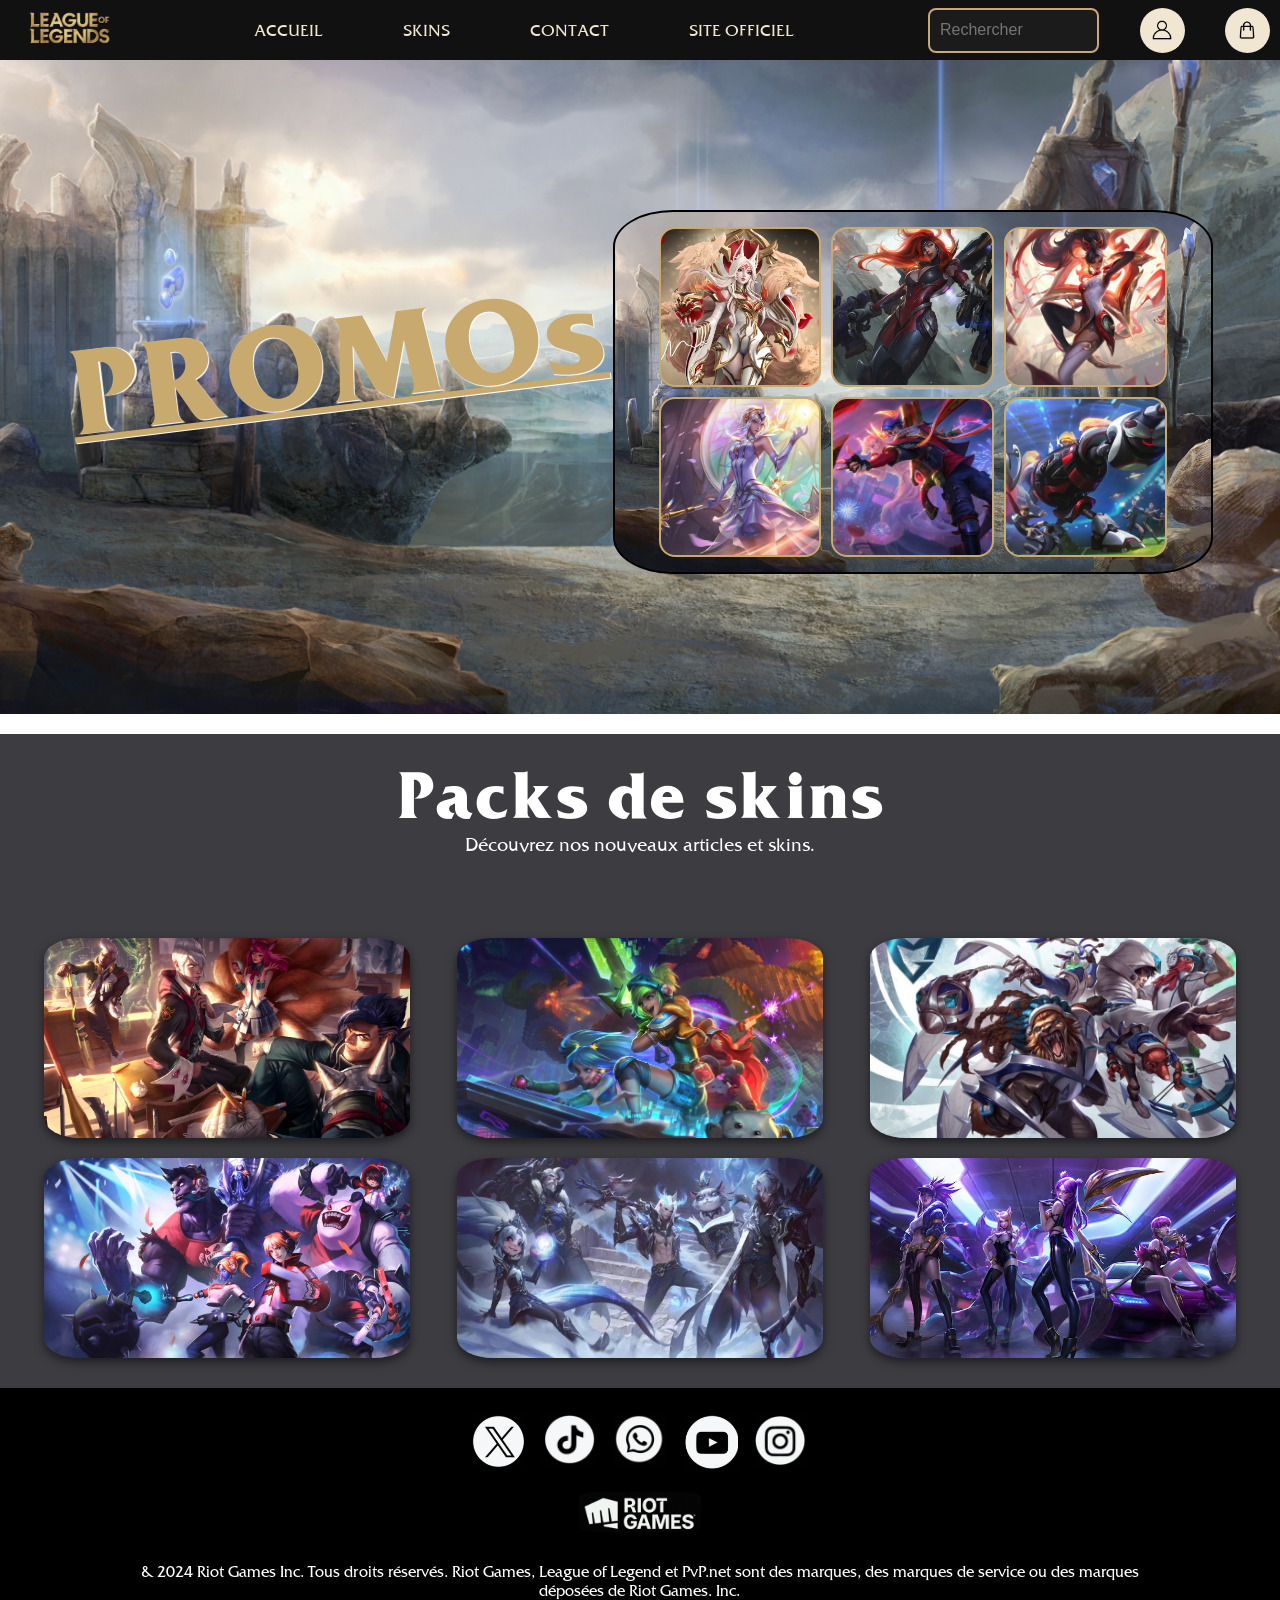
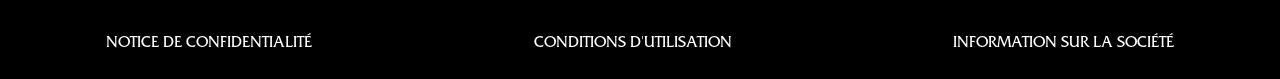
==== commit fc886456: "final3" ====
--- a/index.html
+++ b/index.html
@@ -27,7 +27,7 @@
                         <li><a href="#">Contact</a>
                             <ul>
                                 <li>Nous Contacter</li>
-                                <li>Support Technique</li>
+                                <li>Support</li>
                                 <li>FAQ</li>
                                 <li>Partenariats</li>
                             </ul>
@@ -49,7 +49,7 @@
                     <li><a href="#">Contact</a>
                         <ul>
                             <a href="#"><li>Nous Contacter</li></a>
-                            <a href="#"><li>Support Technique</li></a>
+                            <a href="#"><li>Support</li></a>
                             <a href="#"><li>FAQ</li></a>
                             <a href="#"><li>Partenariats</li></a>
                         </ul>
--- a/style.css
+++ b/style.css
@@ -173,7 +173,8 @@
     border: 2px solid black;
     padding: 10px; 
     border-radius: 10%;
-    margin-top: 20px
+    margin-top: 70px
+
 }
 
 
@@ -287,6 +288,7 @@
     transition: transform 0.3s ease; 
     box-shadow: 0 4px 10px rgba(0, 0, 0, 0.5); 
     flex-direction: column; /* pour le texte */
+    padding-top: 3%;
 }
 
 .gridboutique .box::before {
@@ -444,6 +446,10 @@
     .menu ul{
         width: 100px;
     }
+    .icomenu .menu ul li ul{
+        left : -50px
+
+    }
 }
 
 @media screen and (max-width: 1000px) {
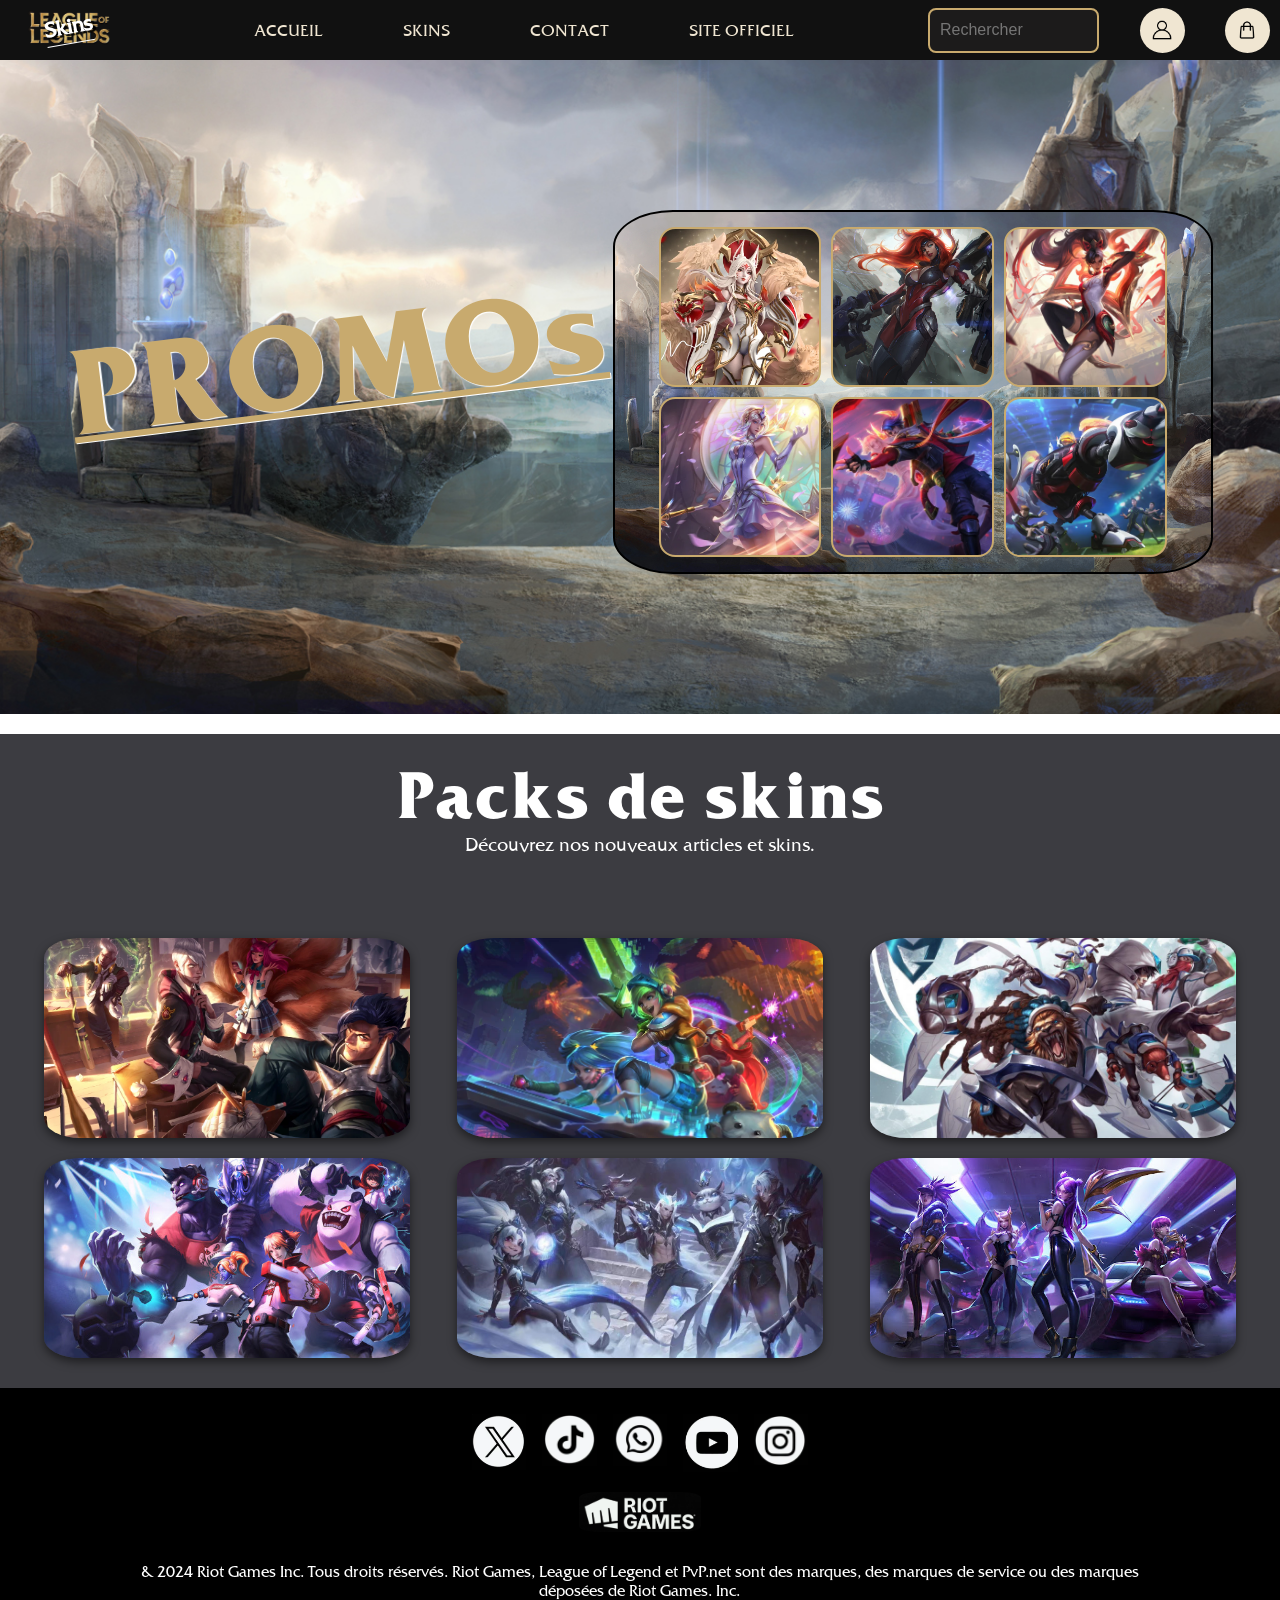
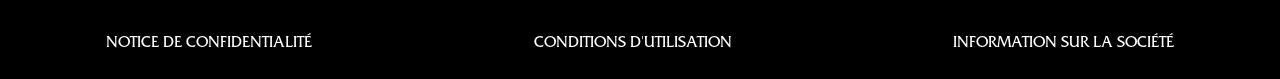
==== commit d586148d: "final7" ====
--- a/index.html
+++ b/index.html
@@ -6,12 +6,11 @@
         <title>Skins LOL</title>
         <link rel="stylesheet" href="style.css">
         <link rel="icon" href="/image/favicon.png" type="image/x-icon">
-
     </head>
-
     <body class="container">
         <header>
             <a href="/index.html"><img src="image/League-of-Legends-Logo.png" class="logo"></a>
+            <h5>Skins</h5>
             <div class="navbar">
                 <div class="icomenu"><input type="image" src="/image/menu.png" alt="menu" width="18px"></image>
                     <div class="menu">
@@ -34,7 +33,6 @@
                         </li>
                         <a href="https://www.leagueoflegends.com/fr-fr/"><li>Site Officiel</li></a>
                     </ul>
-
                     </div>
                 </div>
                 <ul>
@@ -56,7 +54,6 @@
                     </li>
                     <a href="https://www.leagueoflegends.com/fr-fr/"><li>Site Officiel</li></a>
                 </ul>
-                
                 <div class="rightnav">
                     <input type="text" class="search" placeholder="Rechercher">
                         <div class="icolog"><input class="clklog" type="image" src="/image/connexion.png" alt="icone connexion" width="20px"></image>
@@ -99,26 +96,18 @@
                                 <li>7 €</li>
                                 <span><img class="del" src="/image/delete.png" alt="delete"></span>
                             </ol>
-                            
                             <br><br><br><br>
                             <ol class="total">
                                 <li>Total :</li>
                                 <li>69 €</li>
                             </ol>
                             <a href=""><input id="buy" type="submit" value="Proceder au paiement"></a>
-
                         </div>
-                        </div>
-                        
-                        
+                        </div>   
                     </div>
-                    
-                </div>
-                
+                </div>
             </div>
         </header>
-
-
         <div class="promo">
             <h1 class="titleprom">PROMOs</h1>
             <div class="grid">
@@ -160,8 +149,6 @@
                 </div>
             </div>
         </div>
-        
-        
         <div class="boutique">
             <h1>Packs de skins</h1>
             <p>Découvrez nos nouveaux articles et skins.</p><br><br><br><br>
@@ -197,9 +184,7 @@
                     <button class="buy-button">Acheter</button>
                 </div>   
             </div>
-
         </div>
-        
         <div class="mentions">
             <div class="reseaux">
                 <img src="image/Mentions/X.png">
@@ -220,15 +205,5 @@
             <a href="#"><p>INFORMATION SUR LA SOCIÉTÉ</p></a>
             </div>
     </div>
-        
-
-
-
-
-
-
-
-
-
     </body>
     </html>
--- a/style.css
+++ b/style.css
@@ -1,6 +1,3 @@
-
-
-
 /* Police d'écriture */
 
 @font-face {
@@ -32,10 +29,6 @@
 
 
 
-
-
-
-
 /* Réglages de la page */
 
 * {
@@ -48,10 +41,6 @@
 body{
     background-color: white;
 }
-
-
-
-
 
 
 
@@ -130,9 +119,6 @@
 header ul a{
     white-space: nowrap;
 }
-
-
-
 
 
 
@@ -321,6 +307,21 @@
 .gridboutique .box:hover {
     transform: scale(1.05); 
 }
+
+.gridboutique .box:hover .buy-button {
+    display: block; 
+}
+
+.gridboutique .box:hover p {
+    display: block; 
+}
+
+.gridboutique div p{
+    text-shadow: 1px 1px #3C3C41;
+}
+
+
+/* Boutton */
 
 .buy-button {
     font-family: 'Marcellus SC', serif;
@@ -341,27 +342,9 @@
     transition: 0.1s;
     display: none; 
     position: absolute; 
-    bottom: 10px; 
-    left: 50%;
-    transform: translateX(-50%); 
+    bottom: 10px;
     z-index: 2; 
 }
-
-.gridboutique .box:hover .buy-button {
-    display: block; 
-}
-
-.gridboutique .box:hover p {
-    display: block; 
-}
-
-.gridboutique div p{
-    text-shadow: 1px 1px #3C3C41;
-}
-
-
-
-
 
 
 
@@ -450,6 +433,9 @@
         left : -50px
 
     }
+    h5{
+        padding-top: 16px;
+    }
 }
 
 @media screen and (max-width: 1000px) {
@@ -477,8 +463,6 @@
         font-size: 11px;
     }
 }
-
-
 
 
 
@@ -551,6 +535,22 @@
 .mentions .supplémentaire p {
     color: white;
 }
+
+/*-----------------WEBSITE TITLE--------------------*/
+h5{
+    position: absolute;
+    font-size: 22px;
+    color: white;
+    transform: rotate(-10deg);
+    margin: 0 25px;
+    font-family: "QuadrataM";
+    text-shadow: 2px 2px 1px black;
+    border-bottom: 1px solid white;
+
+}
+
+
+
 /*-----------------ROTATE PROMO--------------------*/
 .titleprom{
     transform: rotate(-7deg);
@@ -596,7 +596,6 @@
     font-size: 20px;
     text-align: center;
     color: #091428;
-    /*right: 0%;*/
     top : 52px;
     padding: 0;
     
@@ -604,9 +603,7 @@
 .menu ul {
     display: flex;
     width: 100%;
-    /*z-index: 5;*/
     flex-direction: column;
-    /*margin-right: 12%;*/
     padding: 20px 0;
     margin: 0;
 }
@@ -692,9 +689,6 @@
     color: #fff;
     outline: none;
     transition: all 0.3s ease;
-    /*margin-left: 10px;
-    position: absolute;
-    right: 20px;*/
 }
 
 .search:focus {
@@ -711,7 +705,6 @@
     font-family: "QuadrataM";
     background-color: white;
     border: 0;
-    /*border-top:15px solid #0397AB;*/
     border-radius: 20px;
     box-shadow: 5px 5px 5px #091428;
     font-size: 20px;
@@ -728,7 +721,6 @@
     padding: 5px 30px;
     color: white;
     font-family: "QuadrataM";
-    /*box-shadow: 4px 4px 7px black;*/
     box-shadow: 0px 0px 2px #005A82;
     cursor: pointer;
 }
@@ -740,7 +732,6 @@
     padding: 5px 30px;
     color: white;
     font-family: "QuadrataM";
-    /*box-shadow: 4px 4px 7px black;*/
     box-shadow: 0px 0px 2px #785A28;
     cursor: pointer;
 }
@@ -764,7 +755,6 @@
     font-size: 20px;
     text-align: center;
     color: #091428;
-    /*right: 0%;*/
     top : 52px;
 
 }
@@ -859,7 +849,6 @@
     border: 30px white solid;
     border-radius: 30px;
     box-shadow: 5px 5px 10px black;
-    /*text-align: left;*/
     text-align: center;
     font-family: "QuadrataM";
     font-size: 20px;
@@ -873,7 +862,6 @@
     color: white;
     font-family: "QuadrataM";
     border: 0;
-    /*box-shadow: 4px 4px 7px black;*/
     box-shadow: 0px 0px 2px #005A82;
 }
 .submit:hover{
@@ -885,7 +873,6 @@
     border-bottom: #785A28 solid 1px;
     width: 170px;
     margin-bottom: 15px;
-    /*text-align: center;*/
     text-align: left;
    
 }
